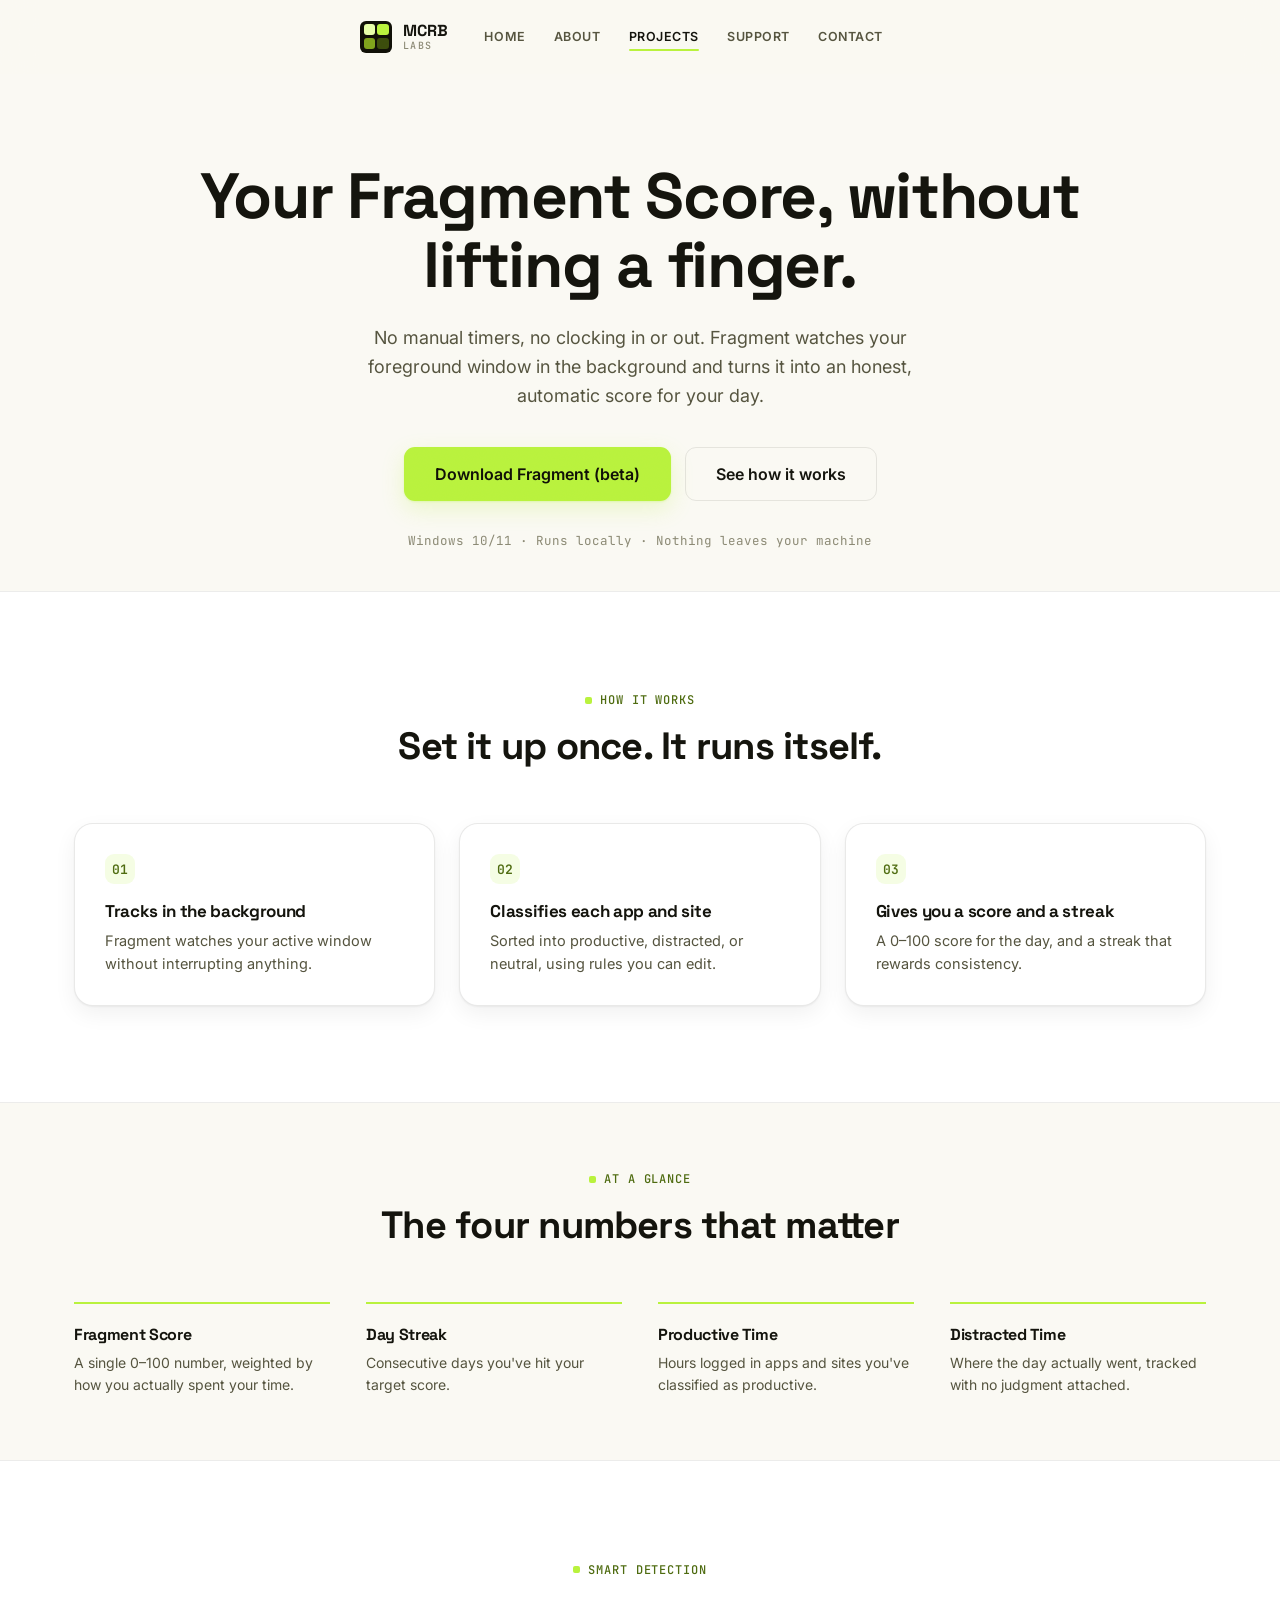
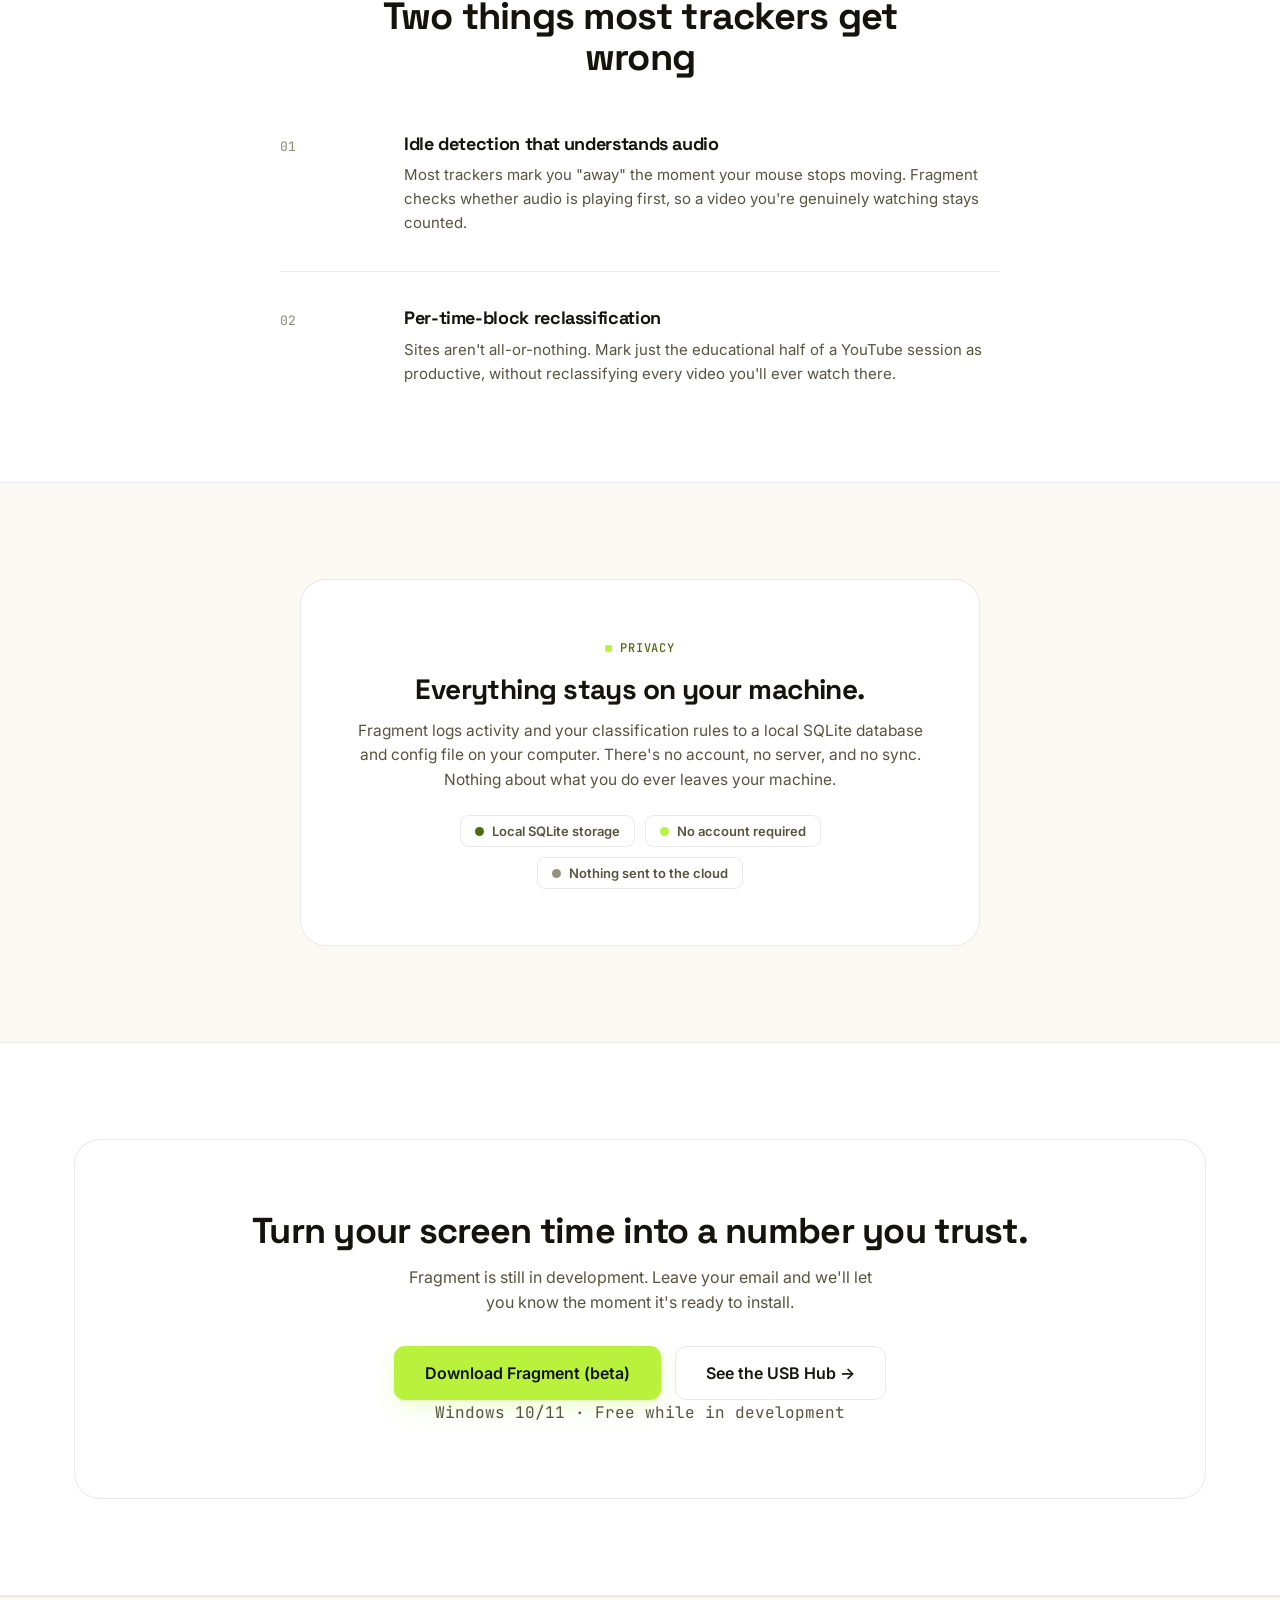
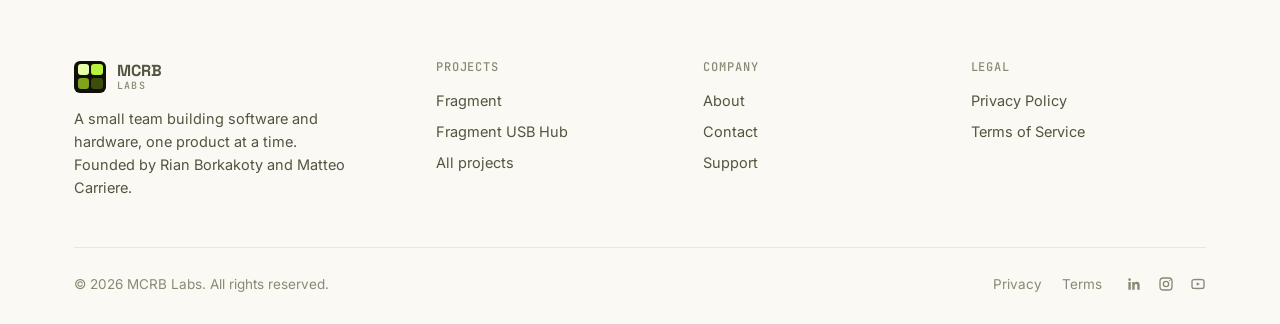
==== fragment/index.html @ 8dad6dba "More small design changes" ====
<!DOCTYPE html>
<html lang="en">
<head>
<meta charset="UTF-8">
<meta name="viewport" content="width=device-width, initial-scale=1.0">
<title>Fragment: An Honest, Automatic Fragment Score for Windows | MCRB Labs</title>
<meta name="description" content="Fragment tracks which apps and websites you use, classifies your time as productive, distracted, or neutral, and scores your day 0–100. No manual timers. Everything stays on your machine.">
<link rel="icon" href="data:image/svg+xml,<svg xmlns=%22http://www.w3.org/2000/svg%22 viewBox=%220 0 100 100%22><rect width=%22100%22 height=%22100%22 rx=%2222%22 fill=%22%23101007%22/><rect x=%229%22 y=%229%22 width=%2237%22 height=%2237%22 rx=%228%22 fill=%22%23E7FFA8%22/><rect x=%2254%22 y=%229%22 width=%2237%22 height=%2237%22 rx=%228%22 fill=%22%23B9F23D%22/><rect x=%229%22 y=%2254%22 width=%2237%22 height=%2237%22 rx=%228%22 fill=%22%237FA31C%22/><rect x=%2254%22 y=%2254%22 width=%2237%22 height=%2237%22 rx=%228%22 fill=%22%233C4D0C%22/></svg>">
<link rel="stylesheet" href="../css/style.css">
</head>
<body>

<nav class="site-nav">
  <div class="container">
    <a href="../index.html" class="brand"><span class="brand-mark" aria-hidden="true"><i></i><i></i><i></i><i></i></span><span class="brand-word"><span class="w1">MCRB</span><span class="w2">Labs</span></span></a>
    <ul class="nav-links">
      <li><a href="../index.html">Home</a></li>
      <li><a href="../about.html">About</a></li>
      <li><a href="../projects.html" class="active">Projects</a></li>
      <li><a href="../support.html">Support</a></li>
      <li><a href="../contact.html">Contact</a></li>
    </ul>
    <div class="nav-right">
      <button class="nav-toggle" aria-label="Open menu" aria-expanded="false">
        <svg viewBox="0 0 24 24" fill="none" stroke="currentColor" stroke-width="2" stroke-linecap="round"><line class="l1" x1="3" y1="6" x2="21" y2="6"/><line class="l2" x1="3" y1="12" x2="21" y2="12"/><line class="l3" x1="3" y1="18" x2="21" y2="18"/></svg>
      </button>
    </div>
  </div>
</nav>

<div class="mobile-menu">
  <a href="../index.html">Home</a>
  <a href="../about.html">About</a>
  <a href="../projects.html">Projects</a>
  <a href="../support.html">Support</a>
  <a href="../contact.html">Contact</a>
</div>

<!-- ============================= HERO ============================= -->
<header class="hero">
  <div class="container">
    <h1>Your Fragment Score, without lifting a finger.</h1>
    <p class="lede">No manual timers, no clocking in or out. Fragment watches your foreground window in the background and turns it into an honest, automatic score for your day.</p>
    <div class="hero-ctas">
      <a href="../download.html" class="btn btn-primary btn-lg">Download Fragment (beta)</a>
      <a href="#how-it-works" class="btn btn-secondary btn-lg">See how it works</a>
    </div>
    <p class="hero-note">Windows 10/11 · Runs locally · Nothing leaves your machine</p>
  </div>
</header>

<!-- ============================= HOW IT WORKS ============================= -->
<section id="how-it-works" class="section-alt">
  <div class="container">
    <div class="section-head center">
      <div class="eyebrow">How it works</div>
      <h2>Set it up once. It runs itself.</h2>
    </div>
    <div class="grid-3 steps-row">
      <div class="card step-card">
        <div class="step-number">01</div>
        <h3>Tracks in the background</h3>
        <p>Fragment watches your active window without interrupting anything.</p>
      </div>
      <div class="card step-card">
        <div class="step-number">02</div>
        <h3>Classifies each app and site</h3>
        <p>Sorted into productive, distracted, or neutral, using rules you can edit.</p>
      </div>
      <div class="card step-card">
        <div class="step-number">03</div>
        <h3>Gives you a score and a streak</h3>
        <p>A 0–100 score for the day, and a streak that rewards consistency.</p>
      </div>
    </div>
  </div>
</section>

<!-- ============================= FEATURE GRID ============================= -->
<section class="section-tight">
  <div class="container">
    <div class="section-head center">
      <div class="eyebrow">At a glance</div>
      <h2>The four numbers that matter</h2>
    </div>
    <div class="plain-grid">
      <div class="plain-item">
        <h3>Fragment Score</h3>
        <p>A single 0–100 number, weighted by how you actually spent your time.</p>
      </div>
      <div class="plain-item">
        <h3>Day Streak</h3>
        <p>Consecutive days you've hit your target score.</p>
      </div>
      <div class="plain-item">
        <h3>Productive Time</h3>
        <p>Hours logged in apps and sites you've classified as productive.</p>
      </div>
      <div class="plain-item">
        <h3>Distracted Time</h3>
        <p>Where the day actually went, tracked with no judgment attached.</p>
      </div>
    </div>
  </div>
</section>

<!-- ============================= SMART DETECTION ============================= -->
<section class="section-alt">
  <div class="container">
    <div class="section-head center">
      <div class="eyebrow">Smart detection</div>
      <h2>Two things most trackers get wrong</h2>
    </div>
    <div class="prose-stack">
      <div class="prose-block">
        <div class="prose-index">01</div>
        <div>
          <h3>Idle detection that understands audio</h3>
          <p>Most trackers mark you "away" the moment your mouse stops moving. Fragment checks whether audio is playing first, so a video you're genuinely watching stays counted.</p>
        </div>
      </div>
      <div class="prose-block">
        <div class="prose-index">02</div>
        <div>
          <h3>Per-time-block reclassification</h3>
          <p>Sites aren't all-or-nothing. Mark just the educational half of a YouTube session as productive, without reclassifying every video you'll ever watch there.</p>
        </div>
      </div>
    </div>
  </div>
</section>

<!-- ============================= PRIVACY ============================= -->
<section>
  <div class="container">
    <div class="privacy-strip" style="grid-template-columns: 1fr; max-width: 680px; margin: 0 auto; text-align: center;">
      <div>
        <div class="eyebrow" style="justify-content: center;">Privacy</div>
        <h2 style="font-size:28px; margin-bottom:14px;">Everything stays on your machine.</h2>
        <p style="color:var(--text-secondary); font-size:15.5px;">Fragment logs activity and your classification rules to a local SQLite database and config file on your computer. There's no account, no server, and no sync. Nothing about what you do ever leaves your machine.</p>
        <div class="pill-row" style="justify-content: center;">
          <span class="status-pill"><span class="dot dot-productive"></span>Local SQLite storage</span>
          <span class="status-pill"><span class="dot dot-accent" style="background:var(--accent);"></span>No account required</span>
          <span class="status-pill"><span class="dot dot-neutral"></span>Nothing sent to the cloud</span>
        </div>
      </div>
    </div>
  </div>
</section>

<!-- ============================= FOOTER CTA ============================= -->
<section id="download" class="section-alt">
  <div class="container">
    <div class="cta-band">
      <h2>Turn your screen time into a number you trust.</h2>
      <p>Fragment is still in development. Leave your email and we'll let you know the moment it's ready to install.</p>
      <div class="hero-ctas">
        <a href="../download.html" class="btn btn-primary btn-lg">Download Fragment (beta)</a>
        <a href="../usb-hub/" class="btn btn-secondary btn-lg">See the USB Hub →</a>
      </div>
      <p class="hero-note">Windows 10/11 · Free while in development</p>
    </div>
  </div>
</section>

<footer class="site-footer">
  <div class="container">
    <div class="footer-grid">
      <div class="footer-col footer-brand">
        <a href="../index.html" class="brand"><span class="brand-mark" aria-hidden="true"><i></i><i></i><i></i><i></i></span><span class="brand-word"><span class="w1">MCRB</span><span class="w2">Labs</span></span></a>
        <p>A small team building software and hardware, one product at a time. Founded by Rian Borkakoty and Matteo Carriere.</p>
      </div>
      <div class="footer-col">
        <h4>Projects</h4>
        <ul>
          <li><a href="../fragment/">Fragment</a></li>
          <li><a href="../usb-hub/">Fragment USB Hub</a></li>
          <li><a href="../projects.html">All projects</a></li>
        </ul>
      </div>
      <div class="footer-col">
        <h4>Company</h4>
        <ul>
          <li><a href="../about.html">About</a></li>
          <li><a href="../contact.html">Contact</a></li>
          <li><a href="../support.html">Support</a></li>
        </ul>
      </div>
      <div class="footer-col">
        <h4>Legal</h4>
        <ul>
          <li><a href="../privacy.html">Privacy Policy</a></li>
          <li><a href="../terms.html">Terms of Service</a></li>
        </ul>
      </div>
    </div>
    <div class="footer-bottom">
      <span>© 2026 MCRB Labs. All rights reserved.</span>
      <div class="footer-bottom-right">
        <div class="legal-links">
          <a href="../privacy.html">Privacy</a>
          <a href="../terms.html">Terms</a>
        </div>
        <div class="footer-social">
          <a href="https://www.linkedin.com/company/mcrblabs" target="_blank" rel="noopener" aria-label="LinkedIn"><svg viewBox="0 0 24 24" fill="currentColor"><path d="M20.45 20.45h-3.55v-5.57c0-1.33-.02-3.04-1.85-3.04-1.85 0-2.14 1.45-2.14 2.94v5.67H9.36V9h3.41v1.56h.05c.47-.9 1.63-1.85 3.36-1.85 3.6 0 4.27 2.37 4.27 5.45v6.29zM5.34 7.43a2.06 2.06 0 110-4.12 2.06 2.06 0 010 4.12zM7.12 20.45H3.56V9h3.56v11.45z"/></svg></a>
          <a href="https://www.instagram.com/mcrblabs/" target="_blank" rel="noopener" aria-label="Instagram"><svg viewBox="0 0 24 24" fill="none" stroke="currentColor" stroke-width="2" stroke-linecap="round" stroke-linejoin="round"><rect x="3" y="3" width="18" height="18" rx="5"/><circle cx="12" cy="12" r="4"/><circle cx="17.5" cy="6.5" r="1" fill="currentColor" stroke="none"/></svg></a>
          <a href="https://www.youtube.com/@MCRBLabs" target="_blank" rel="noopener" aria-label="YouTube"><svg viewBox="0 0 24 24" fill="none" stroke="currentColor" stroke-width="2" stroke-linecap="round" stroke-linejoin="round"><path d="M21 8.4c0-1.66-1.32-3-2.95-3.05C16.14 5.25 14 5.2 12 5.2s-4.14.05-6.05.15C4.32 5.4 3 6.74 3 8.4v7.2c0 1.66 1.32 3 2.95 3.05 1.91.1 4.05.15 6.05.15s4.14-.05 6.05-.15c1.63-.05 2.95-1.39 2.95-3.05V8.4z"/><path d="M10 9.5l5 2.5-5 2.5v-5z" fill="currentColor" stroke="none"/></svg></a>
        </div>
      </div>
    </div>
  </div>
</footer>

<script src="../js/main.js"></script>
</body>
</html>
---- css/style.css ----
/* ========================================================================
   MCRB Labs — design system
   One hue (acid lime) on warm ink, tonal scale, modular geometry.
   ======================================================================== */

@import url('https://fonts.googleapis.com/css2?family=Space+Grotesk:wght@500;600;700&family=Inter:wght@400;500;600;700;800&family=JetBrains+Mono:wght@400;500;600&display=swap');

:root {
  /* ---- brand hue: one accent, four tonal steps ---- */
  --accent: #B9F23D;         /* fill only: buttons, logo, glow, switches */
  --accent-strong: #A2DE22;  /* fill hover */
  --accent-bright: #E7FFA8;  /* lightest tint */
  --accent-deep: #4E6B10;    /* deep, AA-safe on light bg */
  --accent-ink: #212D08;     /* deepest, tinted panels */
  --accent-soft: rgba(185, 242, 61, 0.14);
  --ink: #101007;            /* constant near-black text-on-accent */

  /* ---- status tones: same hue for "good", warm grey for everything else ---- */
  --productive: #4E6B10;
  --productive-soft: rgba(185, 242, 61, 0.16);
  --distracted: #6B6A5A;
  --distracted-soft: rgba(107, 106, 90, 0.14);
  --neutral: #94927E;
  --neutral-soft: rgba(148, 146, 126, 0.14);

  --radius-2xs: 6px;
  --radius-xs: 9px;
  --radius-sm: 11px;
  --radius-md: 15px;
  --radius-lg: 19px;
  --radius-xl: 26px;

  --container: 1180px;
  --nav-h: 74px;

  --shadow-soft: 0 1px 2px rgba(16, 16, 7, 0.05), 0 8px 22px rgba(16, 16, 7, 0.06);
  --shadow-lift: 0 6px 14px rgba(16, 16, 7, 0.08), 0 20px 44px rgba(16, 16, 7, 0.10);

  --ease: cubic-bezier(0.16, 1, 0.3, 1);

  /* light theme (default) */
  --bg: #FAF9F3;
  --bg-elevated: #FFFFFF;
  --card: #FFFFFF;
  --card-border: rgba(16, 16, 7, 0.09);
  --text-primary: #14140D;
  --text-secondary: #55543F;
  --text-tertiary: #8B8974;
  --divider: rgba(16, 16, 7, 0.08);
  --nav-bg: rgba(250, 249, 243, 0.78);

  --accent-fg: var(--accent-deep);
}

* { box-sizing: border-box; }
html { scroll-behavior: smooth; }

body {
  margin: 0;
  font-family: 'Inter', -apple-system, BlinkMacSystemFont, 'Segoe UI', sans-serif;
  background: var(--bg);
  color: var(--text-primary);
  -webkit-font-smoothing: antialiased;
  -moz-osx-font-smoothing: grayscale;
  transition: background-color 0.25s var(--ease), color 0.25s var(--ease);
  overflow-x: hidden;
  position: relative;
}

/* subtle film-grain texture so flat colour fields don't look sterile/AI-flat */
body::before {
  content: '';
  position: fixed;
  inset: 0;
  z-index: 2000;
  pointer-events: none;
  opacity: 0.035;
  mix-blend-mode: overlay;
  background-image: url("data:image/svg+xml,%3Csvg xmlns='http://www.w3.org/2000/svg' width='120' height='120'%3E%3Cfilter id='n'%3E%3CfeTurbulence type='fractalNoise' baseFrequency='0.9' numOctaves='2' stitchTiles='stitch'/%3E%3C/filter%3E%3Crect width='100%25' height='100%25' filter='url(%23n)'/%3E%3C/svg%3E");
}

img, svg { max-width: 100%; display: block; }

a { color: inherit; text-decoration: none; }

h1, h2, h3, h4 {
  margin: 0;
  font-family: 'Space Grotesk', 'Inter', sans-serif;
  font-weight: 700;
  letter-spacing: -0.02em;
  line-height: 1.08;
}
p { margin: 0; line-height: 1.6; }

.container {
  max-width: var(--container);
  margin: 0 auto;
  padding: 0 24px;
}

.mono { font-family: 'JetBrains Mono', monospace; }

/* ---------------------------------------------------------------------- */
/* Buttons                                                                 */
/* ---------------------------------------------------------------------- */

.btn {
  display: inline-flex;
  align-items: center;
  justify-content: center;
  gap: 8px;
  padding: 13px 24px;
  border-radius: var(--radius-sm);
  font-size: 15px;
  font-weight: 600;
  border: 1px solid transparent;
  cursor: pointer;
  transition: transform 0.15s var(--ease), box-shadow 0.15s var(--ease), background-color 0.15s var(--ease), border-color 0.15s var(--ease);
  white-space: nowrap;
}

.btn-primary {
  background: var(--accent);
  color: var(--ink);
  box-shadow: 0 1px 2px rgba(185, 242, 61, 0.25), 0 8px 22px rgba(185, 242, 61, 0.22);
}
.btn-primary:hover { background: var(--accent-strong); transform: translateY(-1px); }

.btn-secondary {
  background: transparent;
  color: var(--text-primary);
  border-color: var(--card-border);
}
.btn-secondary:hover { border-color: var(--accent-fg); transform: translateY(-1px); }

.btn-lg { padding: 16px 30px; font-size: 16px; }

.btn-block { width: 100%; }

/* ---------------------------------------------------------------------- */
/* Nav                                                                     */
/* ---------------------------------------------------------------------- */

.site-nav {
  position: sticky;
  top: 0;
  z-index: 100;
  height: var(--nav-h);
  display: flex;
  align-items: center;
  background: var(--nav-bg);
  backdrop-filter: blur(16px) saturate(1.4);
  -webkit-backdrop-filter: blur(16px) saturate(1.4);
  border-bottom: 1px solid transparent;
  transition: border-color 0.25s var(--ease), box-shadow 0.25s var(--ease);
}
.site-nav.is-scrolled {
  border-bottom-color: var(--divider);
  box-shadow: 0 4px 20px rgba(16, 16, 7, 0.05);
}

.site-nav .container {
  display: flex;
  align-items: center;
  justify-content: space-between;
  gap: 24px;
}

.brand {
  display: flex;
  align-items: center;
  gap: 11px;
  font-family: 'Space Grotesk', sans-serif;
  font-weight: 700;
  font-size: 16.5px;
  letter-spacing: -0.01em;
}

/* ---- MCRB monogram mark: 2x2 modular grid, one hue, four tonal steps ---- */
.brand-mark {
  width: 32px;
  height: 32px;
  border-radius: var(--radius-2xs);
  background: var(--ink);
  flex-shrink: 0;
  display: grid;
  grid-template-columns: 1fr 1fr;
  grid-template-rows: 1fr 1fr;
  gap: 2.5px;
  padding: 3.5px;
}
.brand-mark i {
  display: block;
  border-radius: 3px;
  font-style: normal;
}
.brand-mark i:nth-child(1) { background: var(--accent-bright); }
.brand-mark i:nth-child(2) { background: var(--accent); }
.brand-mark i:nth-child(3) { background: #7FA31C; }
.brand-mark i:nth-child(4) { background: #3C4D0C; }

.brand-word { display: inline-flex; flex-direction: column; line-height: 1; }
.brand-word .w1 { font-size: 16px; }
.brand-word .w2 {
  font-family: 'JetBrains Mono', monospace;
  font-size: 10px;
  font-weight: 500;
  letter-spacing: 0.12em;
  text-transform: uppercase;
  color: var(--text-tertiary);
  margin-top: 2px;
}

.nav-links {
  display: flex;
  align-items: center;
  gap: 2px;
  list-style: none;
  margin: 0;
  padding: 0;
}

.nav-links a {
  display: inline-flex;
  align-items: center;
  padding: 9px 13px;
  border-radius: var(--radius-2xs);
  font-size: 12.5px;
  font-weight: 600;
  text-transform: uppercase;
  letter-spacing: 0.045em;
  color: var(--text-secondary);
  position: relative;
  transition: color 0.15s var(--ease), background-color 0.15s var(--ease);
}
.nav-links a:hover { color: var(--text-primary); background: var(--card-border); }
.nav-links a.active { color: var(--text-primary); }
.nav-links a.active::after {
  content: '';
  position: absolute;
  left: 13px;
  right: 13px;
  bottom: 2px;
  height: 2px;
  border-radius: 2px;
  background: var(--accent);
}

.nav-right { display: flex; align-items: center; gap: 10px; }

.nav-toggle {
  display: none;
  width: 38px;
  height: 38px;
  border-radius: var(--radius-xs);
  border: 1px solid var(--card-border);
  background: var(--card);
  align-items: center;
  justify-content: center;
  cursor: pointer;
  color: var(--text-primary);
}
.nav-toggle svg line {
  transition: transform 0.25s var(--ease), opacity 0.2s var(--ease);
  transform-origin: 12px 12px;
}
.nav-toggle.is-open .l1 { transform: translateY(6px) rotate(45deg); }
.nav-toggle.is-open .l2 { opacity: 0; }
.nav-toggle.is-open .l3 { transform: translateY(-6px) rotate(-45deg); }

@media (max-width: 860px) {
  .nav-links { display: none; }
  .nav-toggle { display: flex; }
}

.mobile-menu {
  display: none;
  position: fixed;
  inset: var(--nav-h) 0 0 0;
  background: var(--bg);
  z-index: 99;
  padding: 12px 24px 24px;
  overflow-y: auto;
}
.mobile-menu.open { display: block; }
.mobile-menu a {
  display: block;
  padding: 16px 4px;
  font-size: 18px;
  font-weight: 600;
  font-family: 'Space Grotesk', sans-serif;
  border-bottom: 1px solid var(--divider);
}

/* ---------------------------------------------------------------------- */
/* Sections / generic layout                                              */
/* ---------------------------------------------------------------------- */

section { padding: 96px 0; }
.section-tight { padding: 64px 0; }

/* alternating band so stacked sections don't read as one uniform scroll */
.section-alt {
  background: var(--bg-elevated);
  border-top: 1px solid var(--divider);
  border-bottom: 1px solid var(--divider);
}

.eyebrow {
  display: inline-flex;
  align-items: center;
  gap: 8px;
  font-family: 'JetBrains Mono', monospace;
  font-size: 12px;
  font-weight: 500;
  letter-spacing: 0.08em;
  text-transform: uppercase;
  color: var(--accent-fg);
  margin-bottom: 18px;
}
.eyebrow::before {
  content: '';
  width: 7px;
  height: 7px;
  border-radius: 2px;
  background: var(--accent);
  flex-shrink: 0;
}

.section-head {
  max-width: 620px;
  margin: 0 0 56px;
}
.section-head.center { margin-left: auto; margin-right: auto; text-align: center; }
.section-head.center .eyebrow { justify-content: center; }

.section-head h2 {
  font-size: clamp(28px, 3.4vw, 38px);
  margin-bottom: 14px;
}
.section-head p { font-size: 17px; color: var(--text-secondary); }

.divider { height: 1px; background: var(--divider); border: none; margin: 0; }

/* ---------------------------------------------------------------------- */
/* Cards                                                                   */
/* ---------------------------------------------------------------------- */

.card {
  background: var(--card);
  border: 1px solid var(--card-border);
  border-radius: var(--radius-lg);
  padding: 30px;
  box-shadow: var(--shadow-soft);
}

/* cursor-follow spotlight: a soft glow that tracks the pointer on hover */
.card-hover, .metric-card, .step-card, .team-card {
  position: relative;
  isolation: isolate;
}
.card-hover::before, .metric-card::before, .step-card::before, .team-card::before {
  content: '';
  position: absolute;
  inset: 0;
  z-index: -1;
  border-radius: inherit;
  background: radial-gradient(220px circle at var(--mx, 50%) var(--my, 50%), rgba(185, 242, 61, 0.13), transparent 72%);
  opacity: 0;
  transition: opacity 0.35s var(--ease);
  pointer-events: none;
}
.card-hover:hover::before, .metric-card:hover::before, .step-card:hover::before, .team-card:hover::before { opacity: 1; }

/* ---------------------------------------------------------------------- */
/* Status colour system — one hue for "good", warm grey for the rest      */
/* ---------------------------------------------------------------------- */

.dot { width: 9px; height: 9px; border-radius: 50%; flex-shrink: 0; }
.dot-productive { background: var(--productive-fg, var(--productive)); }
.dot-distracted { background: var(--distracted-fg, var(--distracted)); }
.dot-neutral { background: var(--neutral); }

.tag {
  display: inline-flex;
  align-items: center;
  gap: 6px;
  font-size: 12px;
  font-weight: 600;
  text-transform: uppercase;
  letter-spacing: 0.03em;
  padding: 5px 11px;
  border-radius: var(--radius-2xs);
}
.tag-productive { background: var(--productive-soft); color: var(--productive-fg, var(--productive)); }
.tag-distracted { background: var(--distracted-soft); color: var(--distracted-fg, var(--distracted)); }
.tag-neutral { background: var(--neutral-soft); color: var(--text-secondary); }
.tag-accent { background: var(--accent-soft); color: var(--accent-fg); }

/* ---------------------------------------------------------------------- */
/* Footer                                                                  */
/* ---------------------------------------------------------------------- */

.site-footer {
  border-top: 1px solid var(--divider);
  padding: 64px 0 32px;
}

.footer-grid {
  display: grid;
  grid-template-columns: 1.4fr repeat(3, 1fr);
  gap: 32px;
  margin-bottom: 48px;
}

.footer-col h4 {
  font-family: 'JetBrains Mono', monospace;
  font-size: 12px;
  text-transform: uppercase;
  letter-spacing: 0.08em;
  font-weight: 500;
  color: var(--text-tertiary);
  margin-bottom: 16px;
}

.footer-col ul { list-style: none; margin: 0; padding: 0; display: flex; flex-direction: column; gap: 11px; }
.footer-col a { color: var(--text-secondary); font-size: 14.5px; }
.footer-col a:hover { color: var(--text-primary); }

.footer-brand p { color: var(--text-secondary); font-size: 14.5px; margin-top: 14px; max-width: 280px; }

.footer-bottom {
  display: flex;
  align-items: center;
  justify-content: space-between;
  flex-wrap: wrap;
  gap: 12px;
  padding-top: 28px;
  border-top: 1px solid var(--divider);
  color: var(--text-tertiary);
  font-size: 13.5px;
}
.footer-bottom .legal-links { display: flex; gap: 20px; }
.footer-bottom-right { display: flex; align-items: center; gap: 24px; flex-wrap: wrap; }
.footer-social { display: flex; align-items: center; gap: 16px; }
.footer-social a { color: var(--text-tertiary); display: flex; }
.footer-social a:hover { color: var(--text-primary); }
.footer-social svg { width: 16px; height: 16px; }

@media (max-width: 760px) {
  .footer-grid { grid-template-columns: 1fr 1fr; }
}

/* ---------------------------------------------------------------------- */
/* Badge / status pill for "in development" etc.                          */
/* ---------------------------------------------------------------------- */

.status-pill {
  display: inline-flex;
  align-items: center;
  gap: 8px;
  font-size: 13px;
  font-weight: 600;
  padding: 7px 14px;
  border-radius: var(--radius-xs);
  background: var(--card);
  border: 1px solid var(--card-border);
  color: var(--text-secondary);
}

/* ---------------------------------------------------------------------- */
/* Placeholder-content notice (used on unfinished pages)                  */
/* ---------------------------------------------------------------------- */

.placeholder-note {
  display: flex;
  gap: 14px;
  align-items: flex-start;
  background: var(--accent-soft);
  border: 1px solid rgba(185, 242, 61, 0.3);
  border-radius: var(--radius-md);
  padding: 18px 20px;
  margin-bottom: 48px;
}
.placeholder-note svg { flex-shrink: 0; width: 18px; height: 18px; color: var(--accent-fg); margin-top: 2px; }
.placeholder-note p { font-size: 14.5px; color: var(--text-secondary); }
.placeholder-note strong { color: var(--text-primary); }

/* ---------------------------------------------------------------------- */
/* Utility                                                                 */
/* ---------------------------------------------------------------------- */

.text-center { text-align: center; }
.mt-8 { margin-top: 8px; }
.mt-16 { margin-top: 16px; }
.mt-24 { margin-top: 24px; }
.mt-32 { margin-top: 32px; }
.hide-mobile { }
@media (max-width: 640px) { .hide-mobile { display: none !important; } }

::selection { background: var(--accent-soft); color: var(--text-primary); }

:focus-visible {
  outline: 2px solid var(--accent-fg);
  outline-offset: 3px;
  border-radius: 2px;
}
.btn:focus-visible, .brand-mark:focus-visible { outline-offset: 2px; }

/* ---------------------------------------------------------------------- */
/* Hero (generic, reused across pages)                                    */
/* ---------------------------------------------------------------------- */

.hero {
  padding: 88px 0 40px;
  text-align: center;
}
.hero-kicker {
  display: inline-flex;
  align-items: center;
  gap: 9px;
  font-size: 13px;
  font-weight: 600;
  color: var(--text-secondary);
  background: var(--card);
  border: 1px solid var(--card-border);
  padding: 6px 14px 6px 7px;
  border-radius: var(--radius-xs);
  margin-bottom: 28px;
}
.hero-kicker .pip {
  background: var(--accent);
  color: var(--ink);
  font-family: 'JetBrains Mono', monospace;
  font-size: 10.5px;
  font-weight: 600;
  letter-spacing: 0.04em;
  padding: 3px 8px;
  border-radius: var(--radius-2xs);
}
.hero h1 {
  font-size: clamp(36px, 6vw, 64px);
  max-width: 900px;
  margin: 0 auto;
}
.hero .lede {
  max-width: 620px;
  margin: 24px auto 0;
  font-size: 18px;
  color: var(--text-secondary);
}
.hero-ctas {
  display: flex;
  align-items: center;
  justify-content: center;
  gap: 14px;
  margin-top: 36px;
  flex-wrap: wrap;
}
.hero-note {
  margin-top: 30px;
  font-family: 'JetBrains Mono', monospace;
  font-size: 12.5px;
  color: var(--text-tertiary);
}

@media (max-width: 640px) {
  .hero { padding: 56px 0 24px; }
  .hero-ctas { flex-direction: column; width: 100%; }
  .hero-ctas .btn { width: 100%; }
}

/* ---------------------------------------------------------------------- */
/* Homepage hero — the brand mark and name are the headline, not a         */
/* generic mission line                                                    */
/* ---------------------------------------------------------------------- */

.home-hero { padding: 96px 0 56px; }
.home-mark {
  position: relative;
  display: inline-flex;
  margin-bottom: 32px;
}
.home-mark::before {
  content: '';
  position: absolute;
  inset: -44px;
  background: radial-gradient(circle, var(--accent-soft), transparent 70%);
  z-index: -1;
}
.brand-mark-lg {
  width: 84px;
  height: 84px;
  border-radius: var(--radius-lg);
  background: var(--ink);
  display: grid;
  grid-template-columns: 1fr 1fr;
  grid-template-rows: 1fr 1fr;
  gap: 6px;
  padding: 9px;
}
.brand-mark-lg i { display: block; border-radius: 10px; font-style: normal; }
.brand-mark-lg i:nth-child(1) { background: var(--accent-bright); }
.brand-mark-lg i:nth-child(2) { background: var(--accent); }
.brand-mark-lg i:nth-child(3) { background: #7FA31C; }
.brand-mark-lg i:nth-child(4) { background: #3C4D0C; }

.home-hero h1 { font-size: clamp(40px, 7vw, 68px); }

.section-title {
  text-align: center;
  font-size: clamp(26px, 3.4vw, 36px);
  margin-bottom: 36px;
}

/* ---------------------------------------------------------------------- */
/* Grids                                                                   */
/* ---------------------------------------------------------------------- */

.grid-2 { display: grid; grid-template-columns: repeat(2, 1fr); gap: 24px; perspective: 1200px; }
.grid-3 { display: grid; grid-template-columns: repeat(3, 1fr); gap: 24px; perspective: 1200px; }
.grid-4 { display: grid; grid-template-columns: repeat(4, 1fr); gap: 20px; perspective: 1200px; }

@media (max-width: 900px) {
  .grid-3, .grid-4 { grid-template-columns: repeat(2, 1fr); }
}
@media (max-width: 600px) {
  .grid-2, .grid-3, .grid-4 { grid-template-columns: 1fr; }
}

/* ---------------------------------------------------------------------- */
/* Metric / feature cards (mirrors the app's own metric-card style)       */
/* ---------------------------------------------------------------------- */

.metric-card {
  background: var(--card);
  border: 1px solid var(--card-border);
  border-radius: var(--radius-lg);
  padding: 26px;
}
.metric-icon {
  width: 40px;
  height: 40px;
  border-radius: var(--radius-xs);
  display: flex;
  align-items: center;
  justify-content: center;
  margin-bottom: 18px;
}
.metric-icon svg { width: 19px; height: 19px; }
.metric-icon.accent { background: var(--accent-soft); color: var(--accent-fg); }
.metric-icon.productive { background: var(--productive-soft); color: var(--productive-fg, var(--productive)); }
.metric-icon.distracted { background: var(--distracted-soft); color: var(--distracted-fg, var(--distracted)); }
.metric-icon.neutral { background: var(--neutral-soft); color: var(--text-secondary); }
/* purely decorative icon, no status meaning: used whenever a grid isn't showing real productive/distracted/neutral data */
.metric-icon.ink { background: rgba(16, 16, 7, 0.055); color: var(--text-primary); }

.metric-card h3 { font-size: 16px; margin-bottom: 8px; }
.metric-card p { font-size: 14px; color: var(--text-secondary); }

/* Numbered step cards */
.step-card { position: relative; }
.step-number {
  font-family: 'JetBrains Mono', monospace;
  font-size: 13px;
  font-weight: 600;
  color: var(--accent-fg);
  background: var(--accent-soft);
  width: 30px;
  height: 30px;
  border-radius: var(--radius-xs);
  display: flex;
  align-items: center;
  justify-content: center;
  margin-bottom: 18px;
}
.step-card h3 { font-size: 17px; margin-bottom: 8px; }
.step-card p { font-size: 14.5px; color: var(--text-secondary); }

@media (min-width: 901px) {
  .steps-row { position: relative; }
}

/* ---------------------------------------------------------------------- */
/* Plain feature list — de-boxed alternative to card grids, for pages     */
/* that already show a bordered card grid earlier in the same page        */
/* ---------------------------------------------------------------------- */

.plain-grid {
  display: grid;
  grid-template-columns: repeat(4, 1fr);
  gap: 36px;
}
.plain-grid.cols-2 { grid-template-columns: repeat(2, 1fr); gap: 48px; }
.plain-item { padding-top: 22px; border-top: 2px solid var(--accent); }
.plain-item h3 { font-size: 16px; margin-bottom: 8px; }
.plain-item p { font-size: 14px; color: var(--text-secondary); }

@media (max-width: 900px) {
  .plain-grid { grid-template-columns: repeat(2, 1fr); }
}
@media (max-width: 600px) {
  .plain-grid, .plain-grid.cols-2 { grid-template-columns: 1fr; }
}

/* ---------------------------------------------------------------------- */
/* Prose stack — plain stacked text blocks, no cards, for a section that  */
/* follows a card grid and needs a visibly different rhythm                */
/* ---------------------------------------------------------------------- */

.prose-stack { max-width: 720px; margin: 0 auto; }
.prose-block { display: grid; grid-template-columns: 100px 1fr; gap: 24px; }
.prose-block + .prose-block { margin-top: 36px; padding-top: 36px; border-top: 1px solid var(--divider); }
.prose-block .prose-index { font-family: 'JetBrains Mono', monospace; font-size: 13px; color: var(--text-tertiary); padding-top: 4px; }
.prose-block h3 { font-size: 18px; margin-bottom: 10px; }
.prose-block p { font-size: 15px; color: var(--text-secondary); }

@media (max-width: 600px) {
  .prose-block { grid-template-columns: 1fr; gap: 6px; }
}

/* ---------------------------------------------------------------------- */
/* Privacy strip                                                          */
/* ---------------------------------------------------------------------- */

.privacy-strip {
  border-radius: var(--radius-xl);
  padding: 56px;
  background: var(--card);
  border: 1px solid var(--card-border);
  display: grid;
  grid-template-columns: 1fr 1fr;
  gap: 40px;
  align-items: center;
}
.privacy-strip .pill-row { display: flex; gap: 10px; flex-wrap: wrap; margin-top: 22px; }
@media (max-width: 860px) {
  .privacy-strip { grid-template-columns: 1fr; padding: 36px 28px; }
}

/* ---------------------------------------------------------------------- */
/* Final CTA band                                                         */
/* ---------------------------------------------------------------------- */

.cta-band {
  position: relative;
  border-radius: var(--radius-xl);
  padding: 72px 48px;
  text-align: center;
  background: linear-gradient(160deg, var(--card), var(--bg-elevated));
  border: 1px solid var(--card-border);
  overflow: hidden;
}
.cta-band > * { position: relative; }
.cta-band h2 { font-size: clamp(26px, 4vw, 36px); margin-bottom: 14px; }
.cta-band p { color: var(--text-secondary); font-size: 16px; max-width: 480px; margin: 0 auto; }
.cta-band .hero-ctas { margin-top: 30px; }

/* ---------------------------------------------------------------------- */
/* Team cards (About page)                                                */
/* ---------------------------------------------------------------------- */

.team-card { text-align: center; padding: 36px 28px; }
.team-avatar {
  width: 84px; height: 84px;
  border-radius: var(--radius-lg);
  margin: 0 auto 20px;
  display: flex; align-items: center; justify-content: center;
  font-family: 'Space Grotesk', sans-serif;
  font-size: 24px; font-weight: 700;
  color: var(--ink);
}
.team-name-row { display: flex; align-items: center; justify-content: center; gap: 8px; margin-bottom: 4px; }
.team-card h3 { font-size: 18px; margin: 0; }
.team-name-row .social-icon { width: 24px; height: 24px; border-radius: 6px; }
.team-name-row .social-icon svg { width: 13px; height: 13px; }
.team-card .role { font-family: 'JetBrains Mono', monospace; font-size: 12px; letter-spacing: 0.04em; text-transform: uppercase; color: var(--accent-fg); font-weight: 500; margin-bottom: 14px; }
.team-card p.bio { font-size: 14.5px; color: var(--text-secondary); }

/* ---------------------------------------------------------------------- */
/* FAQ accordion (Support page)                                          */
/* ---------------------------------------------------------------------- */

.faq-item {
  border-bottom: 1px solid var(--divider);
}
.faq-item:first-child { border-top: 1px solid var(--divider); }
.faq-q {
  width: 100%;
  text-align: left;
  background: none;
  border: none;
  font-family: inherit;
  font-size: 16px;
  font-weight: 600;
  color: var(--text-primary);
  padding: 22px 4px;
  display: flex;
  align-items: center;
  justify-content: space-between;
  cursor: pointer;
  gap: 16px;
}
.faq-q .icon { flex-shrink: 0; width: 18px; height: 18px; color: var(--text-tertiary); transition: transform 0.2s var(--ease); }
.faq-item.open .faq-q .icon { transform: rotate(45deg); color: var(--accent-fg); }
.faq-a {
  max-height: 0;
  overflow: hidden;
  transition: max-height 0.25s var(--ease);
}
.faq-a p { padding: 0 4px 22px; color: var(--text-secondary); font-size: 14.5px; max-width: 640px; }
.faq-item.open .faq-a { max-height: 300px; }

/* ---------------------------------------------------------------------- */
/* Contact page                                                            */
/* ---------------------------------------------------------------------- */

.contact-single {
  max-width: 480px;
  margin: 0 auto;
}

.contact-channel {
  display: flex;
  gap: 16px;
  padding: 22px 0;
  border-bottom: 1px solid var(--divider);
}
.contact-channel:last-child { border-bottom: none; }
.contact-channel .cc-icon {
  width: 42px; height: 42px;
  border-radius: var(--radius-xs);
  background: var(--accent-soft);
  color: var(--accent-fg);
  display: flex; align-items: center; justify-content: center;
  flex-shrink: 0;
}
.contact-channel .cc-icon svg { width: 18px; height: 18px; }
.contact-channel h4 { font-size: 15.5px; margin-bottom: 4px; }
.contact-channel p { font-size: 14px; color: var(--text-secondary); }
.contact-channel a.cc-link { color: var(--accent-fg); font-weight: 600; font-size: 14px; }

.social-row { display: flex; gap: 12px; margin-top: 8px; }
.social-icon {
  width: 42px; height: 42px;
  border-radius: var(--radius-xs);
  background: var(--accent-soft);
  color: var(--accent-fg);
  display: flex; align-items: center; justify-content: center;
  flex-shrink: 0;
  transition: background 0.15s, color 0.15s, transform 0.15s;
}
.social-icon svg { width: 19px; height: 19px; }
.social-icon:hover { background: var(--accent); color: var(--ink); transform: translateY(-1px); }

/* ---------------------------------------------------------------------- */
/* Legal pages (Privacy / Terms)                                          */
/* ---------------------------------------------------------------------- */

.legal-content { max-width: 720px; margin: 0 auto; }
.legal-content h2 { font-size: 22px; margin: 40px 0 14px; }
.legal-content h2:first-child { margin-top: 0; }
.legal-content p, .legal-content li { font-size: 15px; color: var(--text-secondary); margin-bottom: 14px; }
.legal-content ul { padding-left: 20px; }
.legal-updated { font-family: 'JetBrains Mono', monospace; font-size: 13px; color: var(--text-tertiary); margin-bottom: 8px; }

/* ---------------------------------------------------------------------- */
/* Simple page hero (non-home pages)                                      */
/* ---------------------------------------------------------------------- */

.page-hero {
  padding: 64px 0 46px;
  border-bottom: 1px solid var(--divider);
  text-align: center;
  position: relative;
  overflow: hidden;
}
.page-hero::before {
  content: '';
  position: absolute;
  top: -220px; left: 50%;
  width: 520px; height: 420px;
  transform: translateX(-50%);
  background: radial-gradient(circle, rgba(185, 242, 61, 0.14), transparent 70%);
  pointer-events: none;
}
.page-hero .eyebrow { justify-content: center; }
.page-hero h1 { font-size: clamp(30px, 4.6vw, 44px); text-align: center; max-width: 680px; margin: 0 auto; }
.page-hero p { max-width: 560px; margin: 16px auto 0; font-size: 16px; color: var(--text-secondary); text-align: center; }
.page-icon {
  width: 60px;
  height: 60px;
  margin: 0 auto 20px;
  border-radius: var(--radius-lg);
  background: var(--accent-soft);
  color: var(--accent-fg);
  display: flex;
  align-items: center;
  justify-content: center;
  flex-shrink: 0;
  position: relative;
}
.page-icon::after {
  content: '';
  position: absolute;
  inset: -8px;
  border-radius: inherit;
  box-shadow: 0 0 0 0 rgba(185, 242, 61, 0.3);
  animation: iconPulse 3.2s ease-in-out infinite;
}
.page-icon svg { width: 26px; height: 26px; position: relative; }
@keyframes iconPulse {
  0%, 100% { box-shadow: 0 0 0 0 rgba(185, 242, 61, 0.28); }
  50% { box-shadow: 0 0 0 10px rgba(185, 242, 61, 0); }
}
@media (prefers-reduced-motion: reduce) {
  .page-icon::after { animation: none; }
}
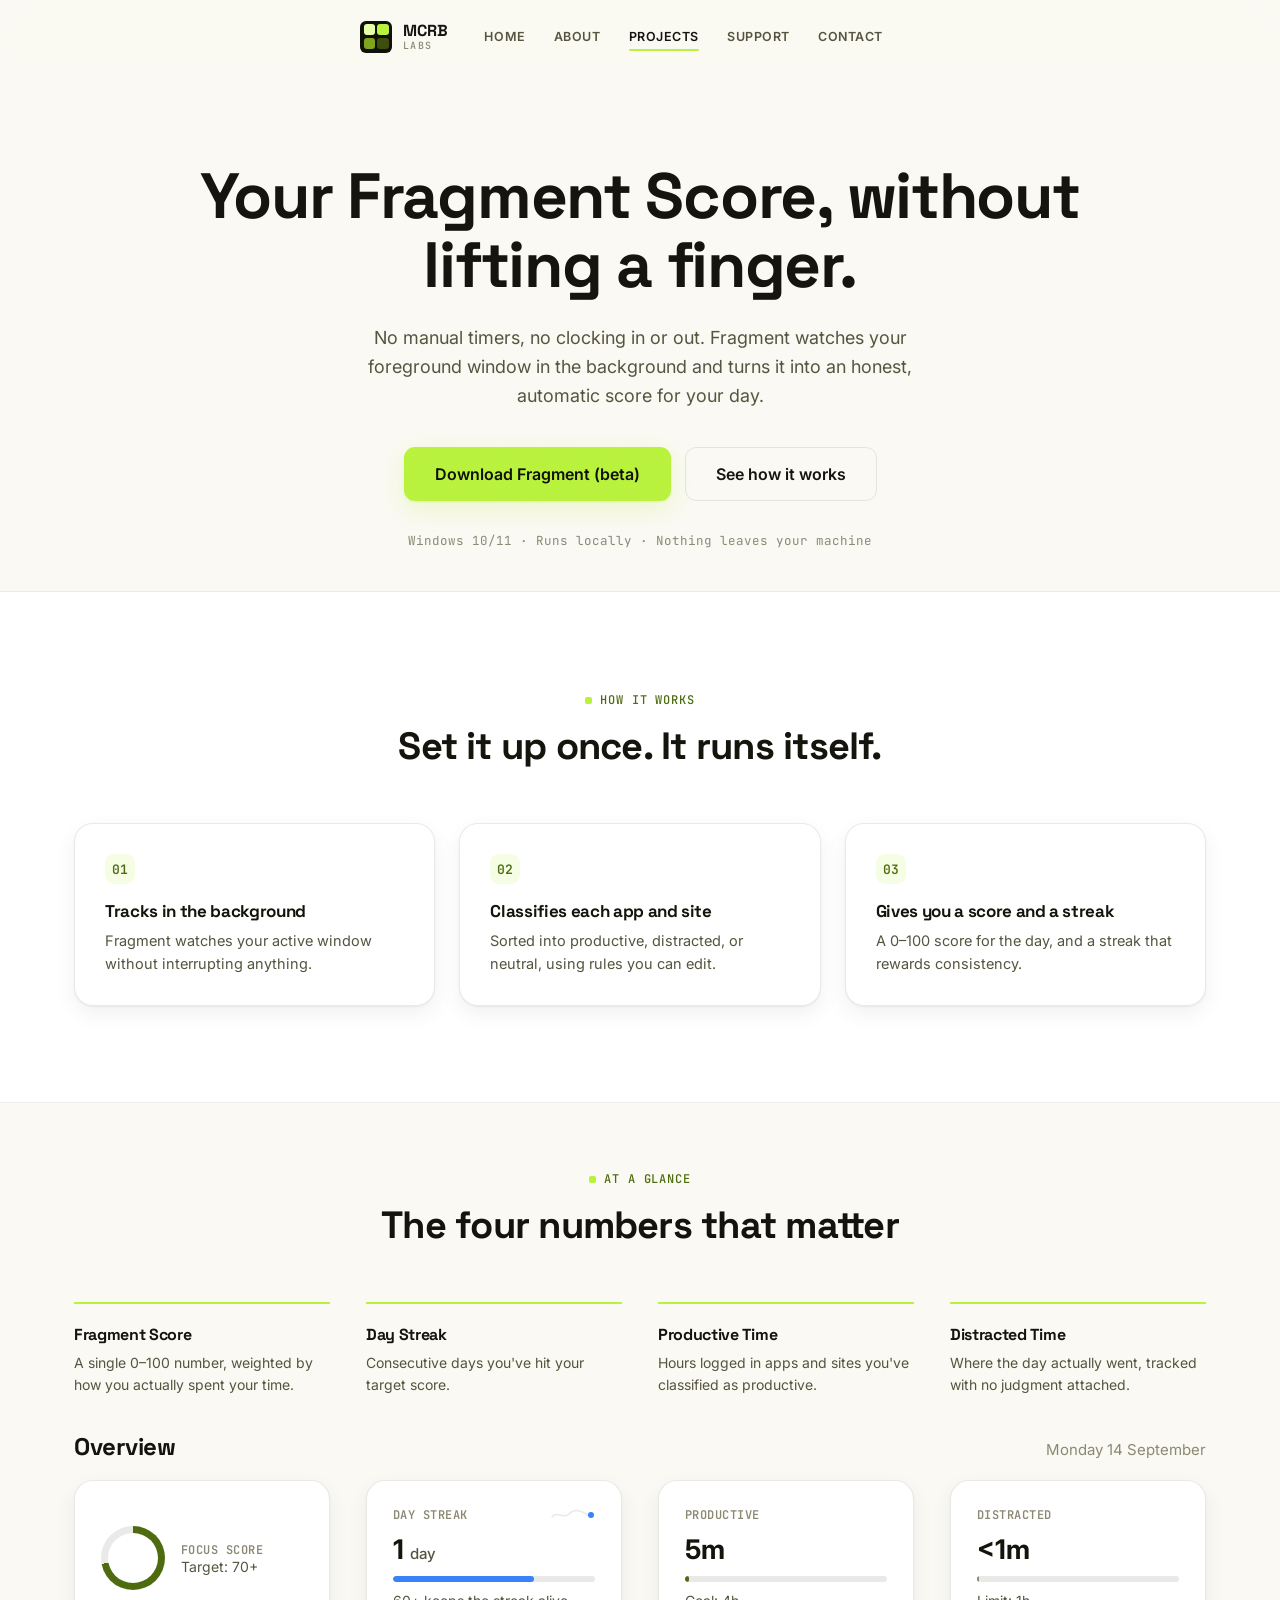
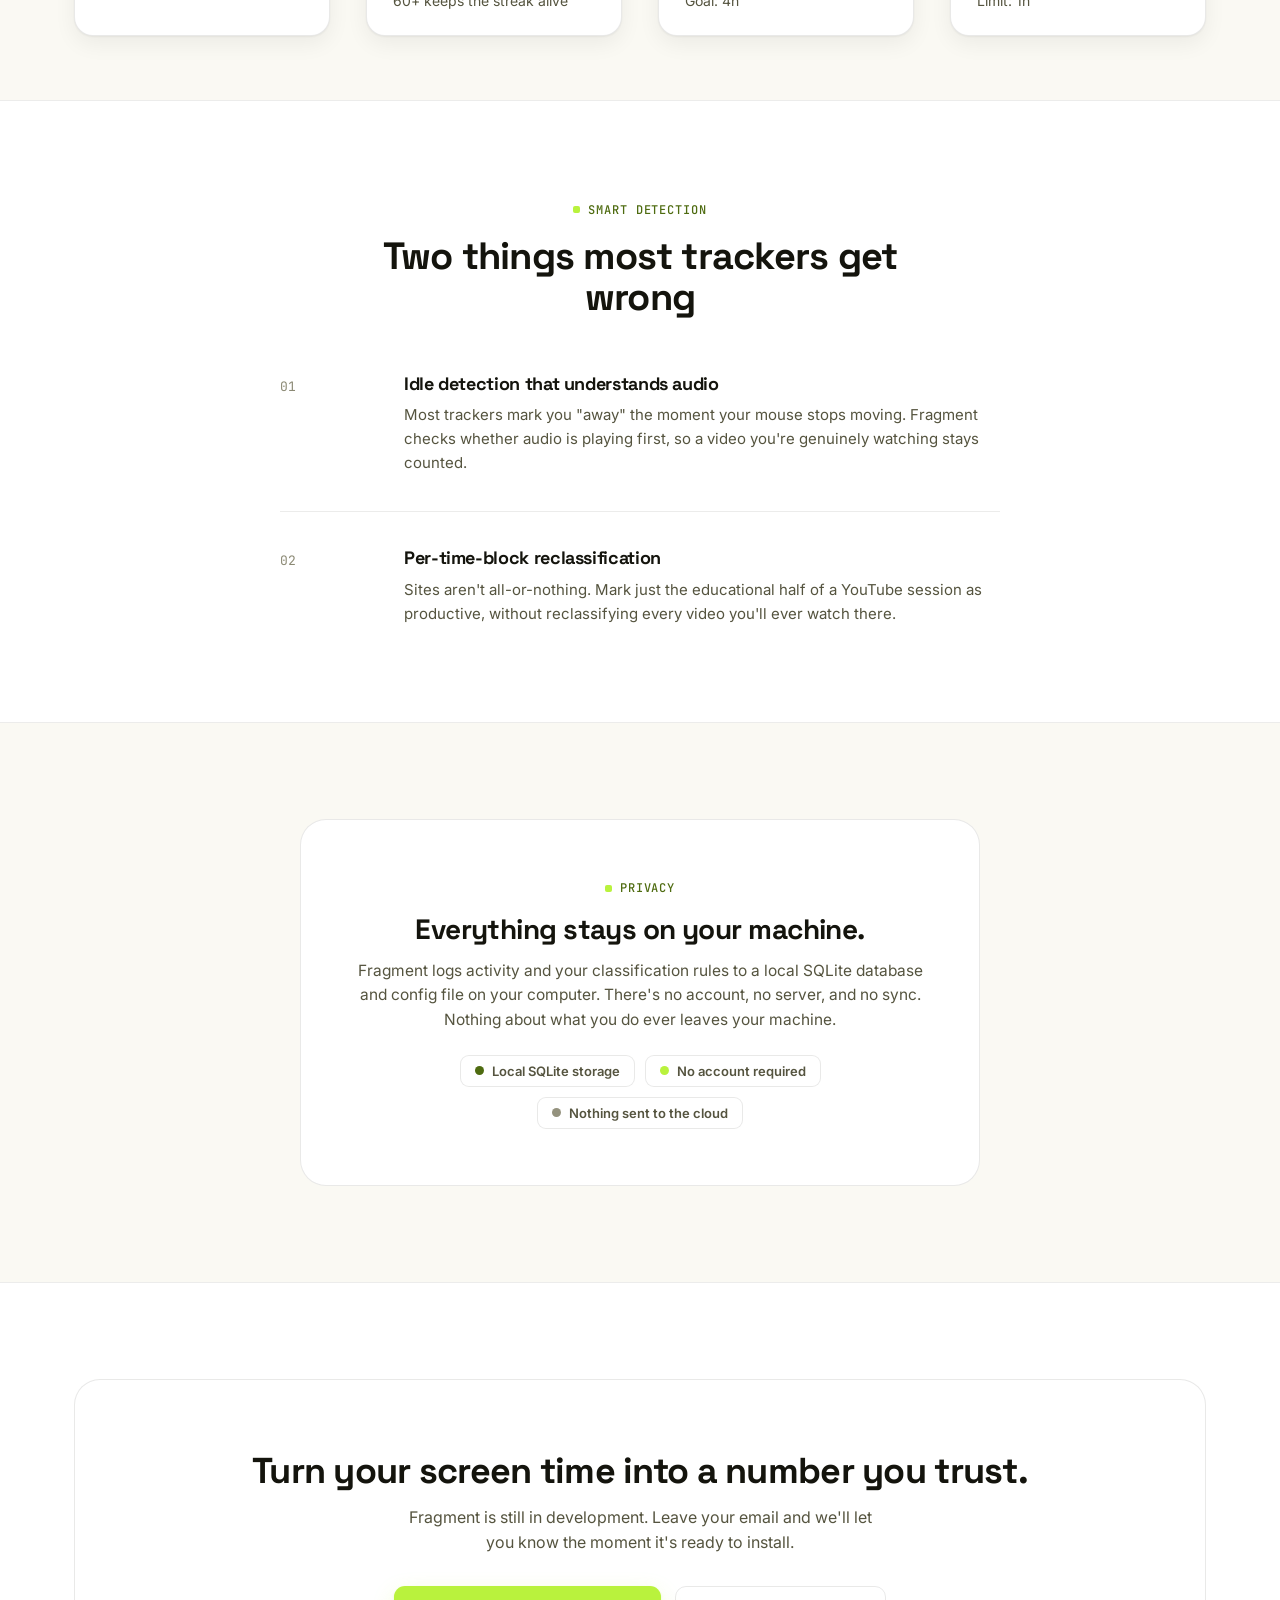
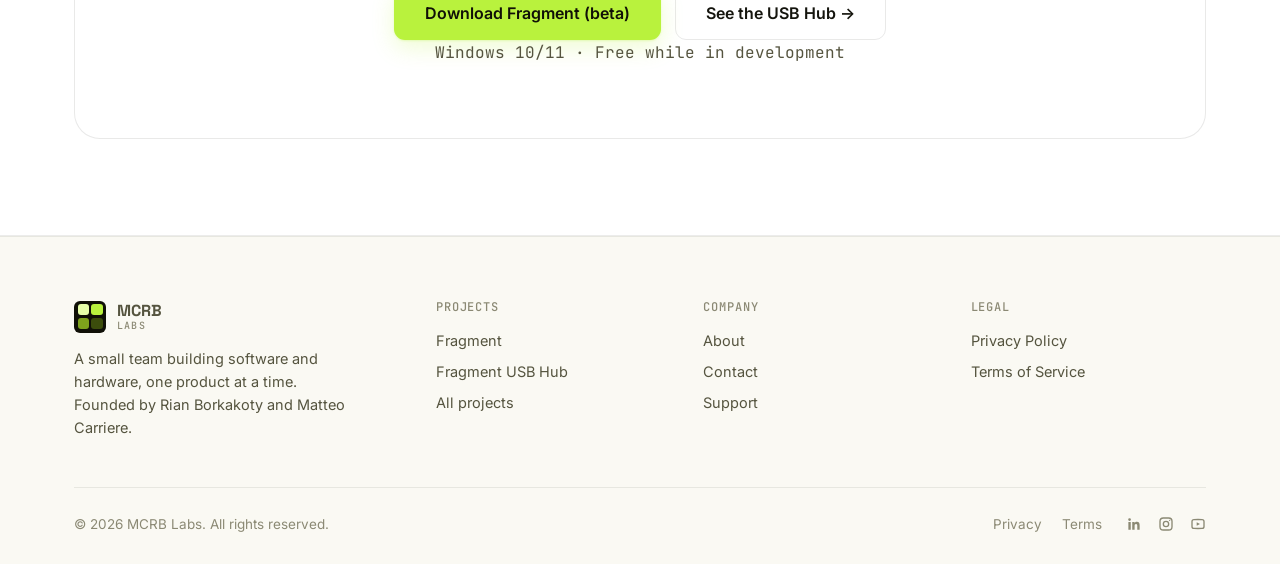
==== commit f0591fc7: "Add live Overview mockup row beneath the Fragment Score feature grid Renders as real HTML/CSS sharin" ====
--- a/fragment/index.html
+++ b/fragment/index.html
@@ -101,6 +101,45 @@
         <p>Where the day actually went, tracked with no judgment attached.</p>
       </div>
     </div>
+    <div class="app-mock-head">
+      <h3>Overview</h3>
+      <span class="app-mock-date">Monday 14 September</span>
+    </div>
+    <div class="app-mock-grid">
+      <div class="card app-mock-card app-mock-card-score">
+        <div class="app-mock-ring" style="--pct:72;">
+          <span class="app-mock-ring-value">72</span>
+        </div>
+        <div>
+          <div class="app-mock-label">Focus Score</div>
+          <div class="app-mock-sub">Target: 70+</div>
+        </div>
+      </div>
+      <div class="card app-mock-card">
+        <div class="app-mock-label-row">
+          <div class="app-mock-label">Day Streak</div>
+          <svg class="app-mock-sparkline" width="44" height="14" viewBox="0 0 44 14" fill="none">
+            <path d="M1 9 C7 2, 12 12, 18 6 S30 3, 37 7" stroke="var(--card-border)" stroke-width="1.5" stroke-linecap="round"/>
+            <circle cx="40" cy="7" r="3" fill="#3B82F6"/>
+          </svg>
+        </div>
+        <div class="app-mock-value">1 <span class="app-mock-unit">day</span></div>
+        <div class="app-mock-track"><div class="app-mock-fill app-mock-fill-streak" style="width:70%"></div></div>
+        <div class="app-mock-sub">60+ keeps the streak alive</div>
+      </div>
+      <div class="card app-mock-card">
+        <div class="app-mock-label">Productive</div>
+        <div class="app-mock-value">5m</div>
+        <div class="app-mock-track"><div class="app-mock-fill" style="width:2%"></div></div>
+        <div class="app-mock-sub">Goal: 4h</div>
+      </div>
+      <div class="card app-mock-card">
+        <div class="app-mock-label">Distracted</div>
+        <div class="app-mock-value">&lt;1m</div>
+        <div class="app-mock-track"><div class="app-mock-fill app-mock-fill-neutral" style="width:1%"></div></div>
+        <div class="app-mock-sub">Limit: 1h</div>
+      </div>
+    </div>
   </div>
 </section>
 
--- a/css/style.css
+++ b/css/style.css
@@ -703,6 +703,78 @@
   .plain-grid, .plain-grid.cols-2 { grid-template-columns: 1fr; }
 }
 
+/* Live app mockup — shares .plain-grid's columns/gap so this row's card   */
+/* edges land exactly under the eyebrow row above it.                      */
+
+.app-mock-head {
+  display: flex;
+  align-items: baseline;
+  justify-content: space-between;
+  margin-top: 38px;
+  margin-bottom: 20px;
+}
+.app-mock-head h3 { font-family: 'Space Grotesk', sans-serif; font-size: 24px; }
+.app-mock-date { font-size: 15px; color: var(--text-tertiary); }
+
+.app-mock-grid {
+  display: grid;
+  grid-template-columns: repeat(4, 1fr);
+  gap: 36px;
+}
+.app-mock-card {
+  padding: 26px;
+  display: flex;
+  flex-direction: column;
+  gap: 10px;
+}
+.app-mock-card-score { flex-direction: row; align-items: center; gap: 16px; }
+
+.app-mock-ring {
+  position: relative;
+  width: 64px;
+  height: 64px;
+  border-radius: 50%;
+  background: conic-gradient(var(--accent-deep) calc(var(--pct) * 3.6deg), var(--card-border) 0);
+  flex-shrink: 0;
+}
+.app-mock-ring::after {
+  content: '';
+  position: absolute;
+  inset: 7px;
+  border-radius: 50%;
+  background: var(--card);
+}
+.app-mock-ring-value {
+  position: absolute;
+  inset: 0;
+  display: flex;
+  align-items: center;
+  justify-content: center;
+  font-size: 17px;
+  font-weight: 700;
+  color: var(--text-primary);
+}
+
+.app-mock-label { font-family: 'JetBrains Mono', monospace; font-size: 12px; font-weight: 600; letter-spacing: 0.04em; text-transform: uppercase; color: var(--text-tertiary); }
+.app-mock-label-row { display: flex; align-items: center; justify-content: space-between; gap: 12px; }
+.app-mock-value { font-size: 27px; font-weight: 700; color: var(--text-primary); }
+.app-mock-unit { font-size: 15px; font-weight: 500; color: var(--text-secondary); }
+.app-mock-sub { font-size: 14px; color: var(--text-secondary); }
+
+.app-mock-track { height: 6px; border-radius: 999px; background: var(--card-border); overflow: hidden; }
+.app-mock-fill { height: 100%; border-radius: inherit; background: var(--accent-deep); }
+.app-mock-fill-streak { background: #3B82F6; }
+.app-mock-fill-neutral { background: var(--text-tertiary); }
+.app-mock-sparkline { flex-shrink: 0; }
+
+@media (max-width: 900px) {
+  .app-mock-grid { grid-template-columns: repeat(2, 1fr); }
+}
+@media (max-width: 600px) {
+  .app-mock-grid { grid-template-columns: 1fr; }
+  .app-mock-head { flex-direction: column; align-items: flex-start; gap: 4px; }
+}
+
 /* ---------------------------------------------------------------------- */
 /* Prose stack — plain stacked text blocks, no cards, for a section that  */
 /* follows a card grid and needs a visibly different rhythm                */
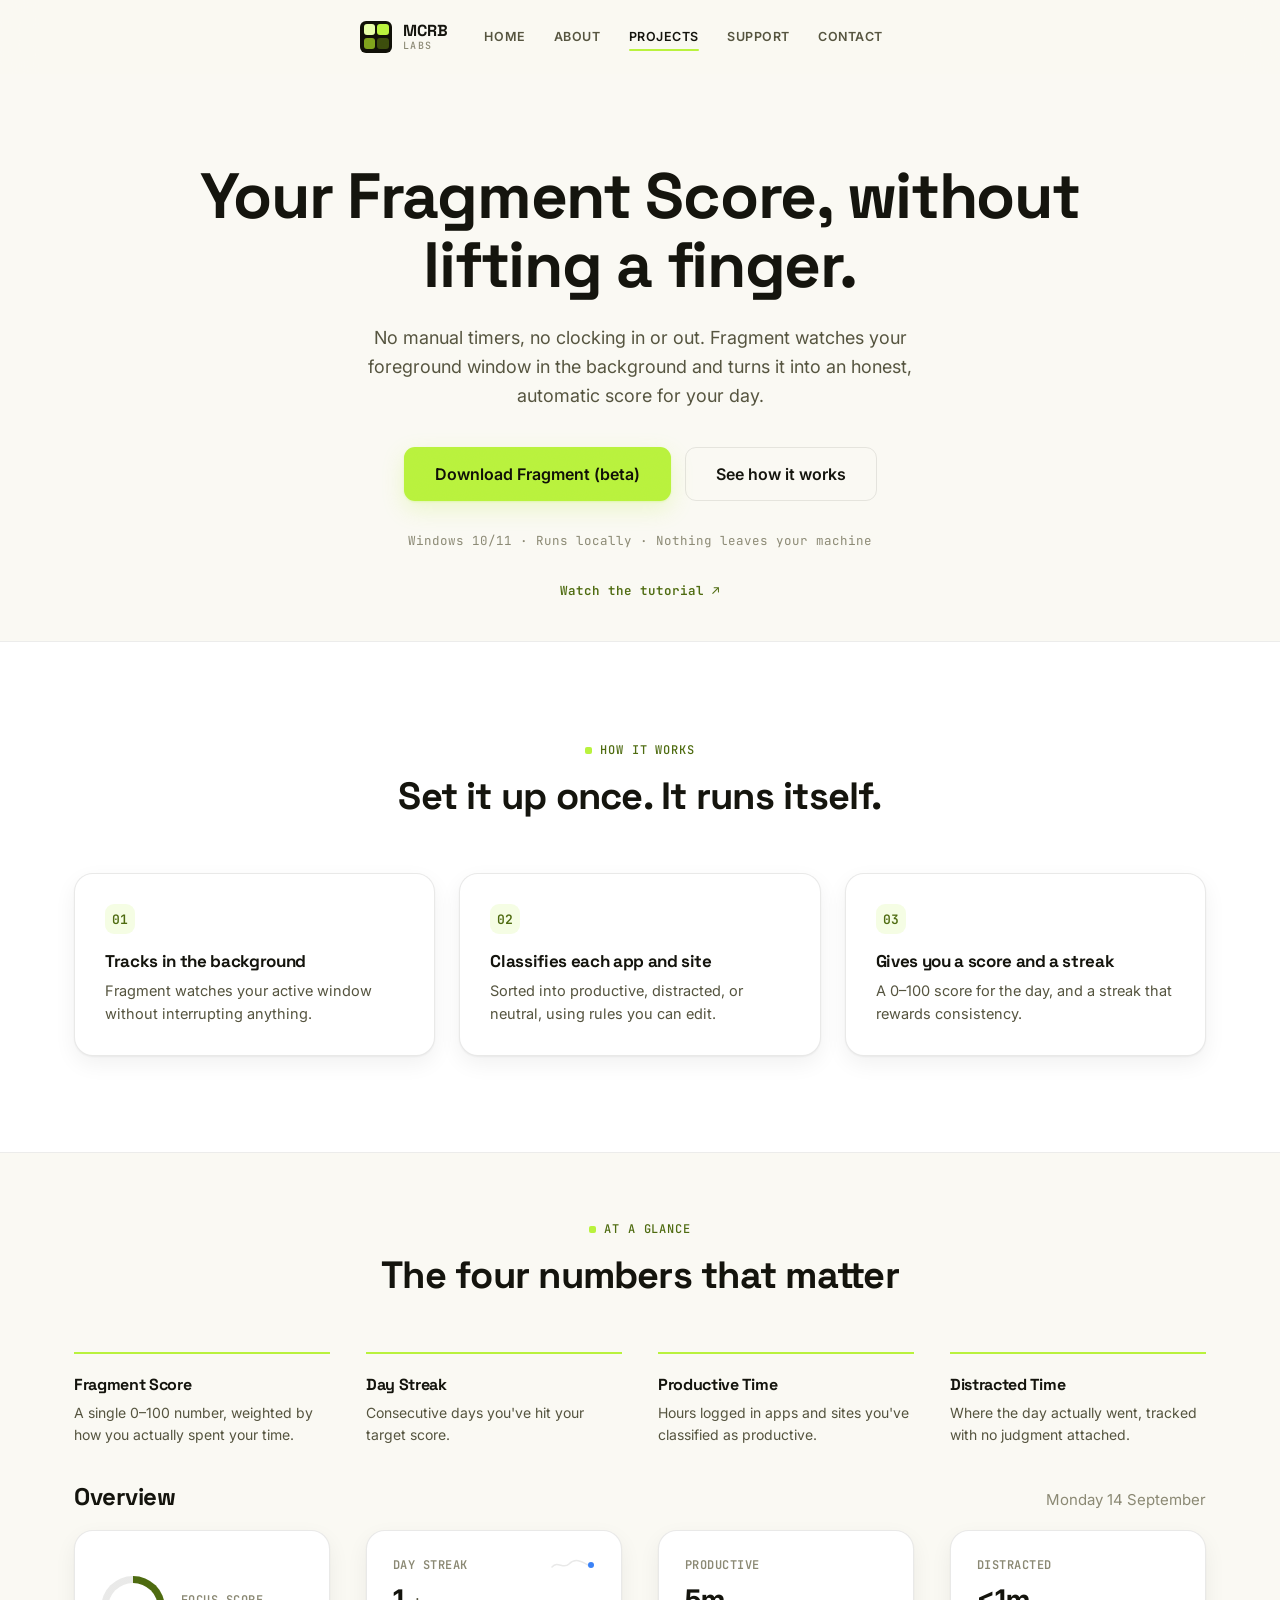
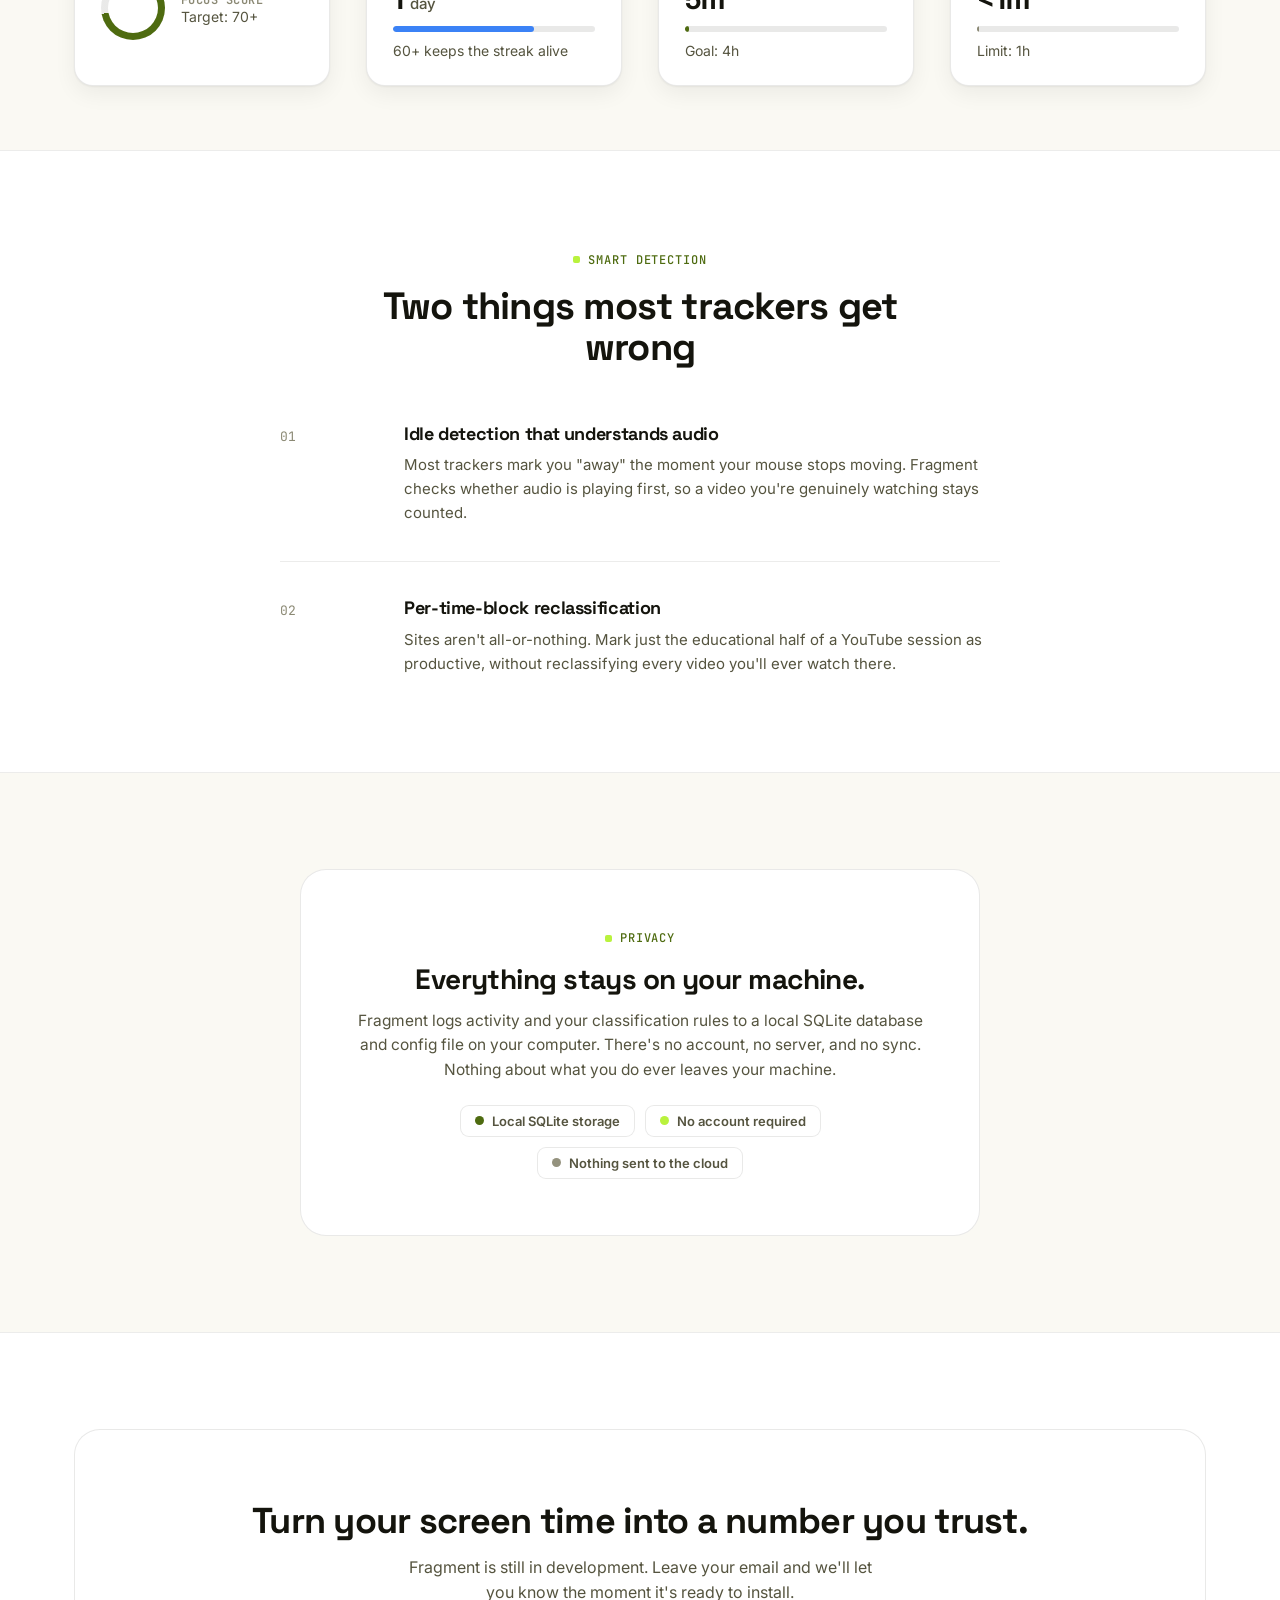
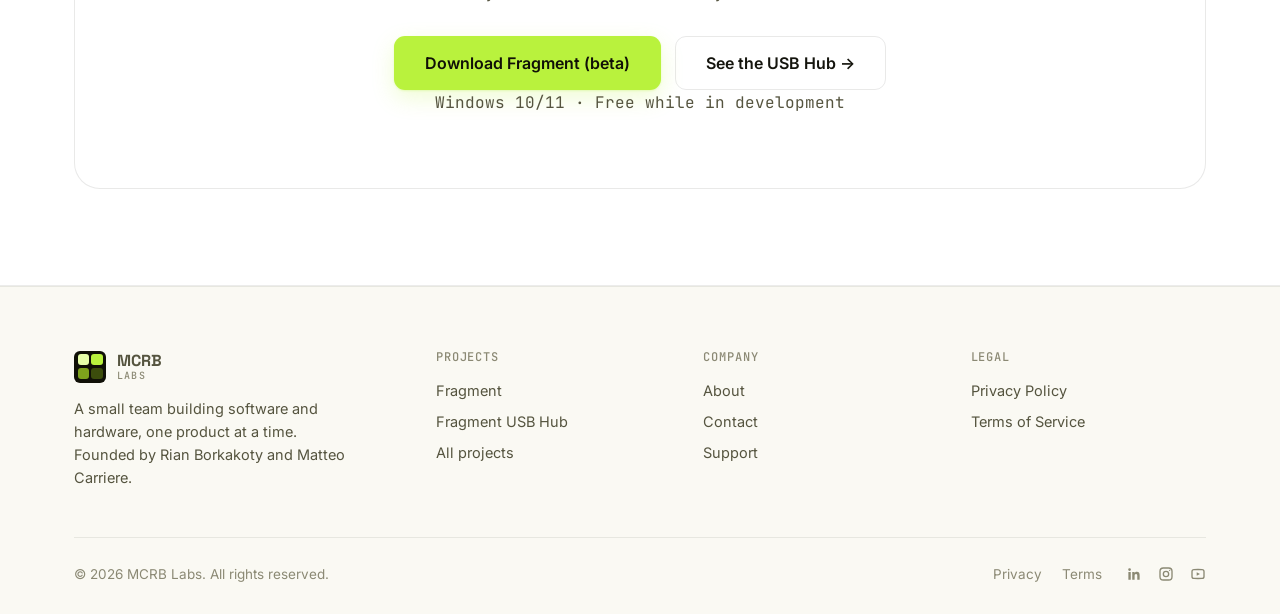
==== commit 259b8fba: "Wire up real Fragment download link and add tutorial video link Co-Authored-By: Claude Sonnet 5 <nor" ====
--- a/fragment/index.html
+++ b/fragment/index.html
@@ -46,6 +46,7 @@
       <a href="#how-it-works" class="btn btn-secondary btn-lg">See how it works</a>
     </div>
     <p class="hero-note">Windows 10/11 · Runs locally · Nothing leaves your machine</p>
+    <p class="hero-note"><a href="https://youtu.be/ry6dDlW8c5U" target="_blank" rel="noopener" style="color:var(--accent-fg); font-weight:600;">Watch the tutorial ↗</a></p>
   </div>
 </header>
 
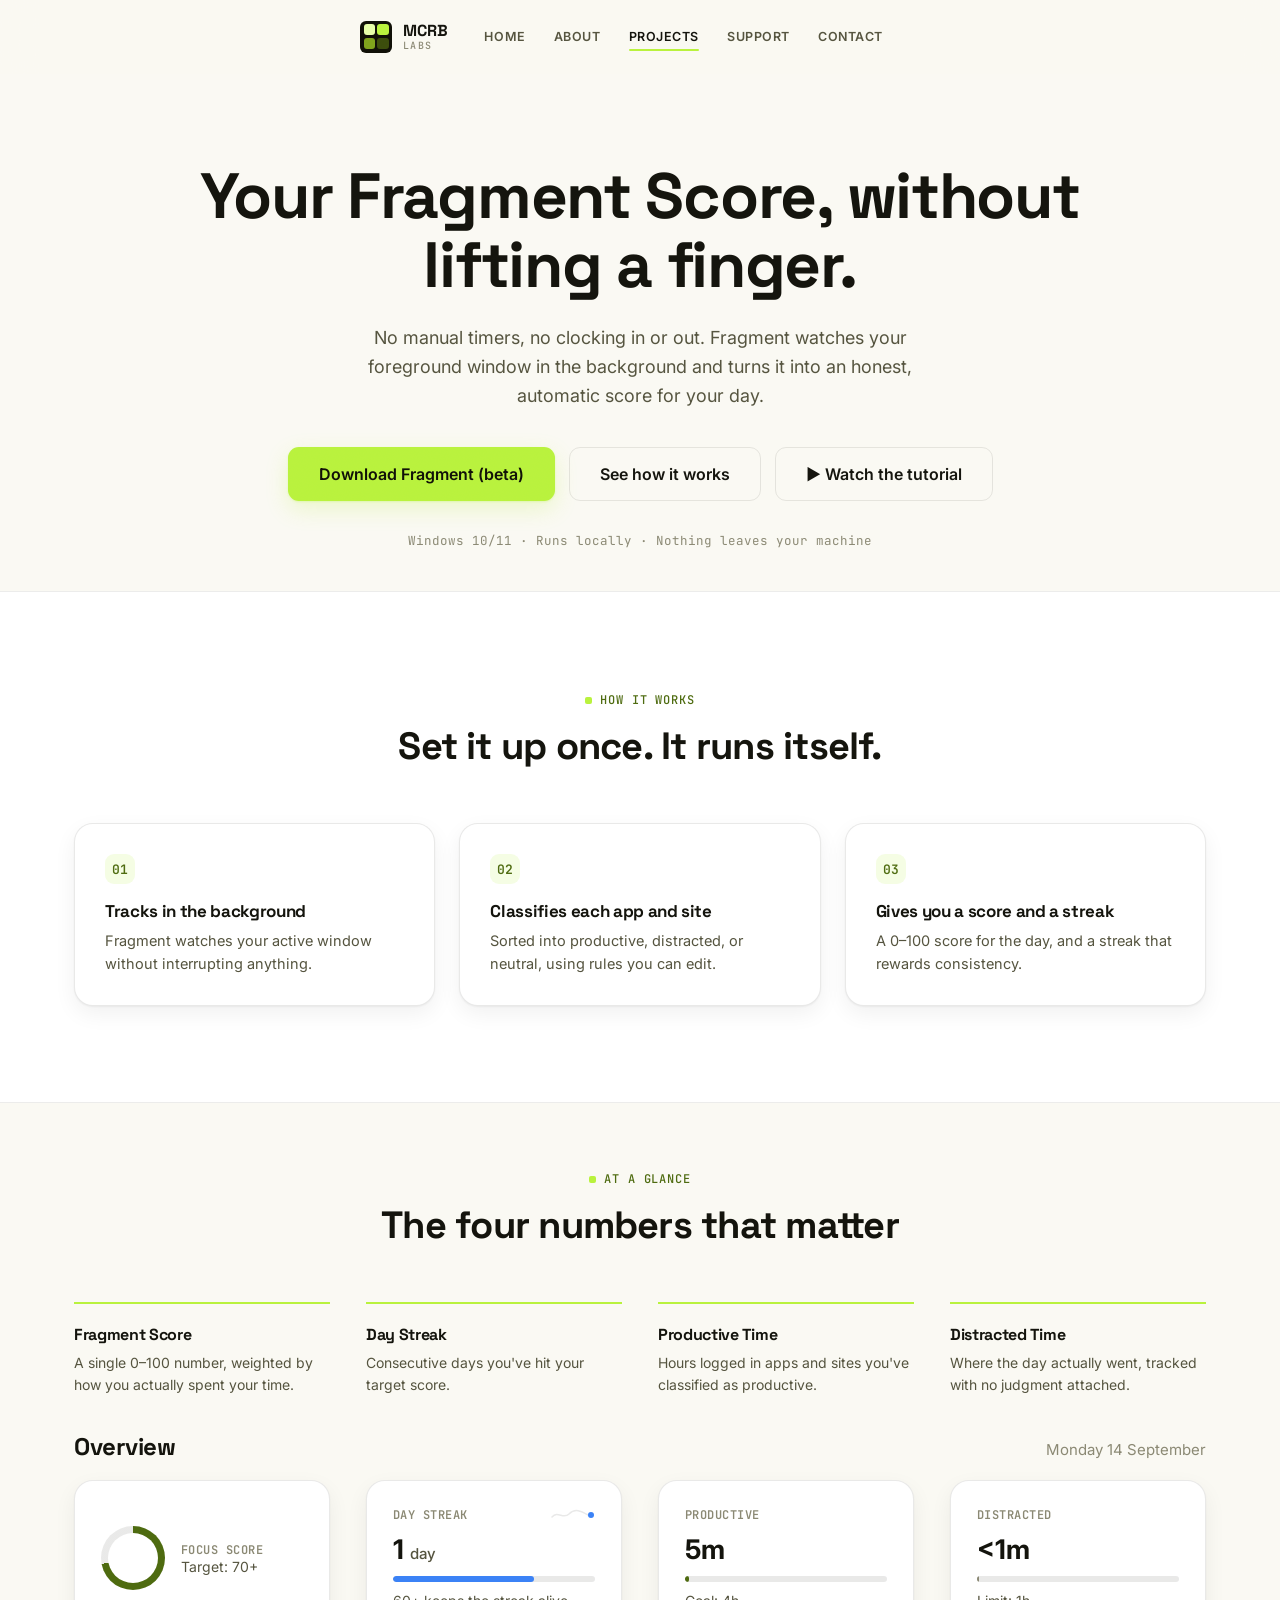
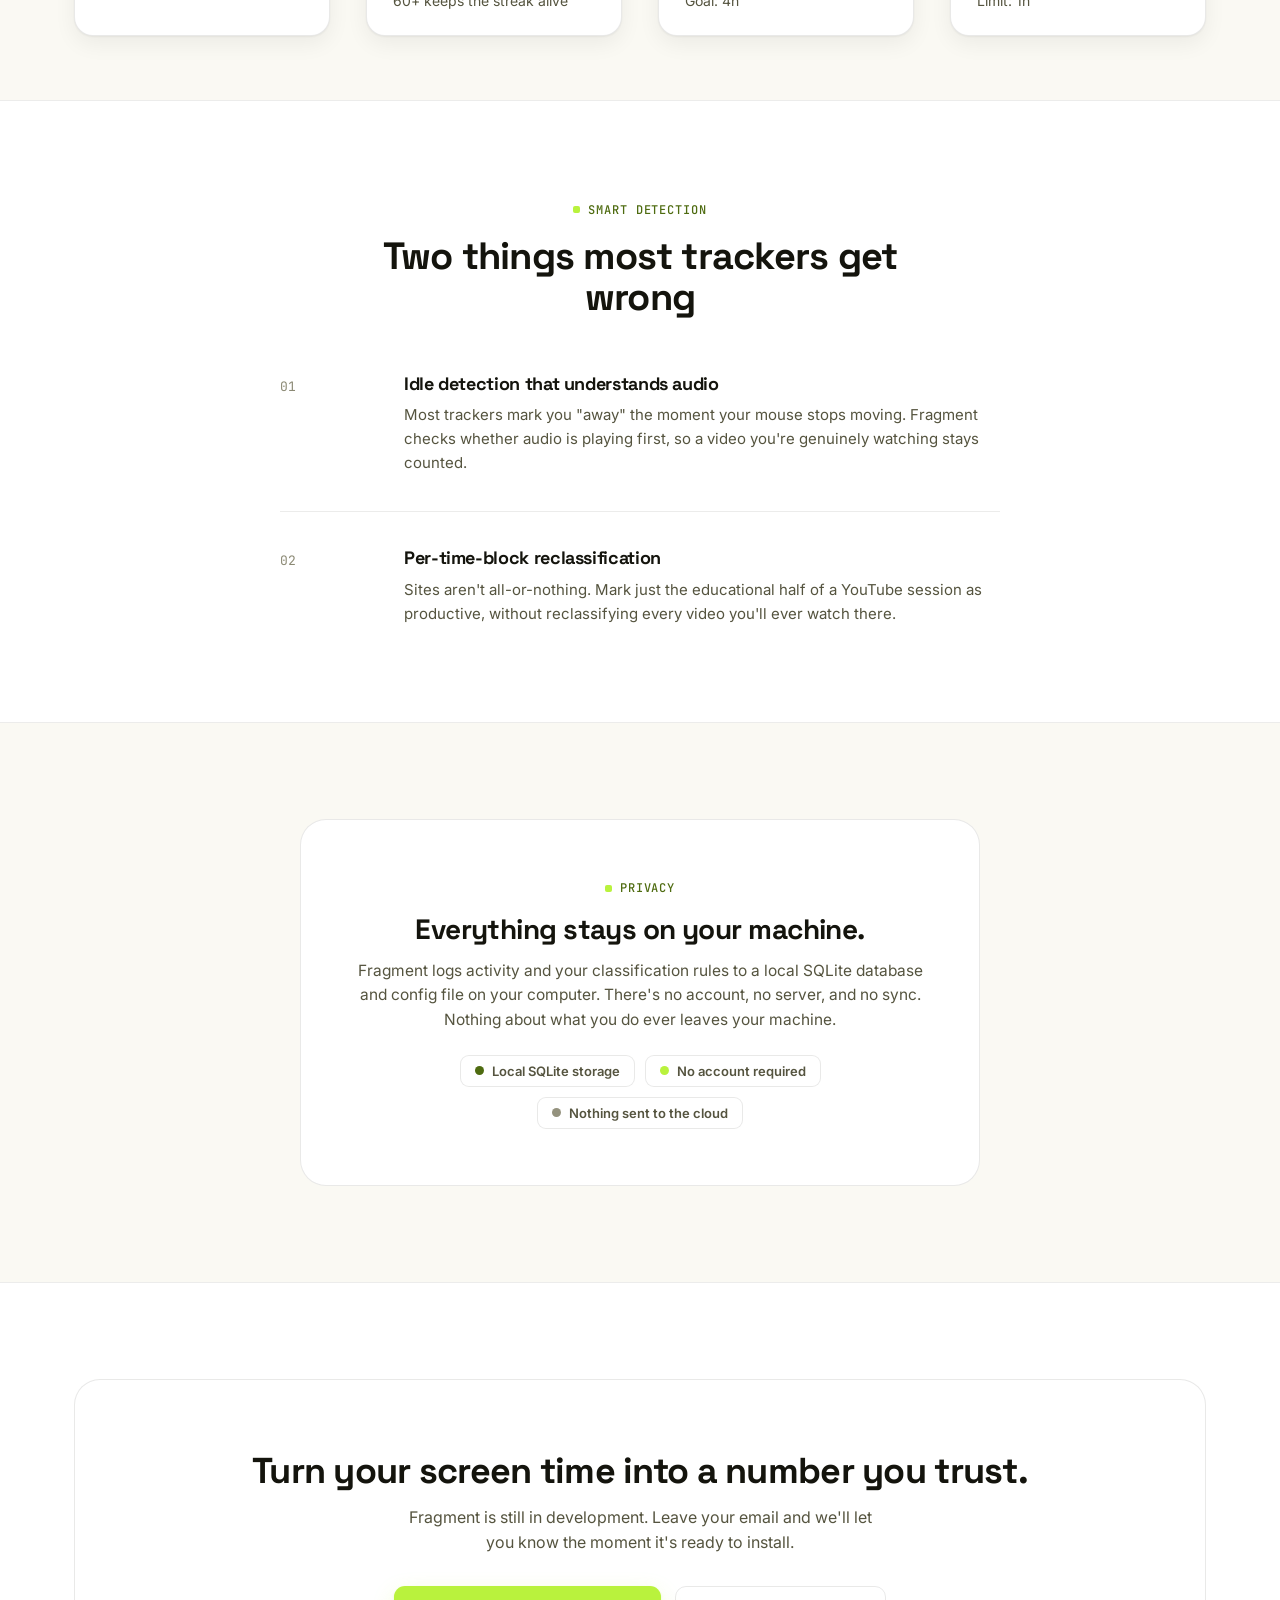
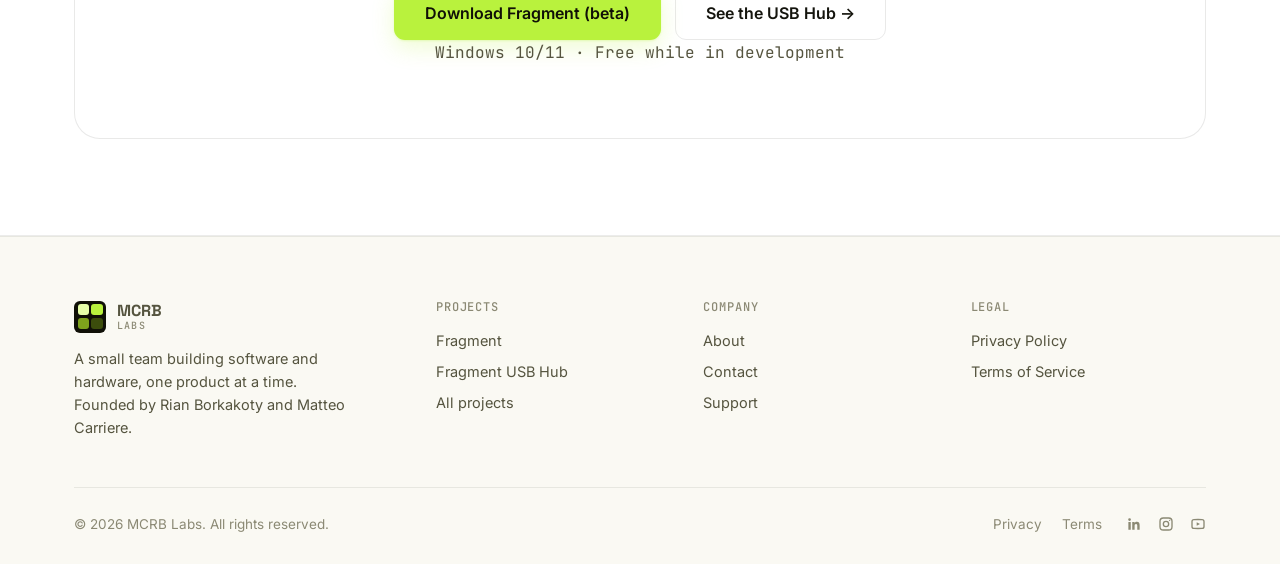
==== commit 642d82f9: "Make tutorial link a visible hero button instead of a small caption Co-Authored-By: Claude Sonnet 5 " ====
--- a/fragment/index.html
+++ b/fragment/index.html
@@ -44,9 +44,9 @@
     <div class="hero-ctas">
       <a href="../download.html" class="btn btn-primary btn-lg">Download Fragment (beta)</a>
       <a href="#how-it-works" class="btn btn-secondary btn-lg">See how it works</a>
+      <a href="https://youtu.be/ry6dDlW8c5U" target="_blank" rel="noopener" class="btn btn-secondary btn-lg">▶ Watch the tutorial</a>
     </div>
     <p class="hero-note">Windows 10/11 · Runs locally · Nothing leaves your machine</p>
-    <p class="hero-note"><a href="https://youtu.be/ry6dDlW8c5U" target="_blank" rel="noopener" style="color:var(--accent-fg); font-weight:600;">Watch the tutorial ↗</a></p>
   </div>
 </header>
 
